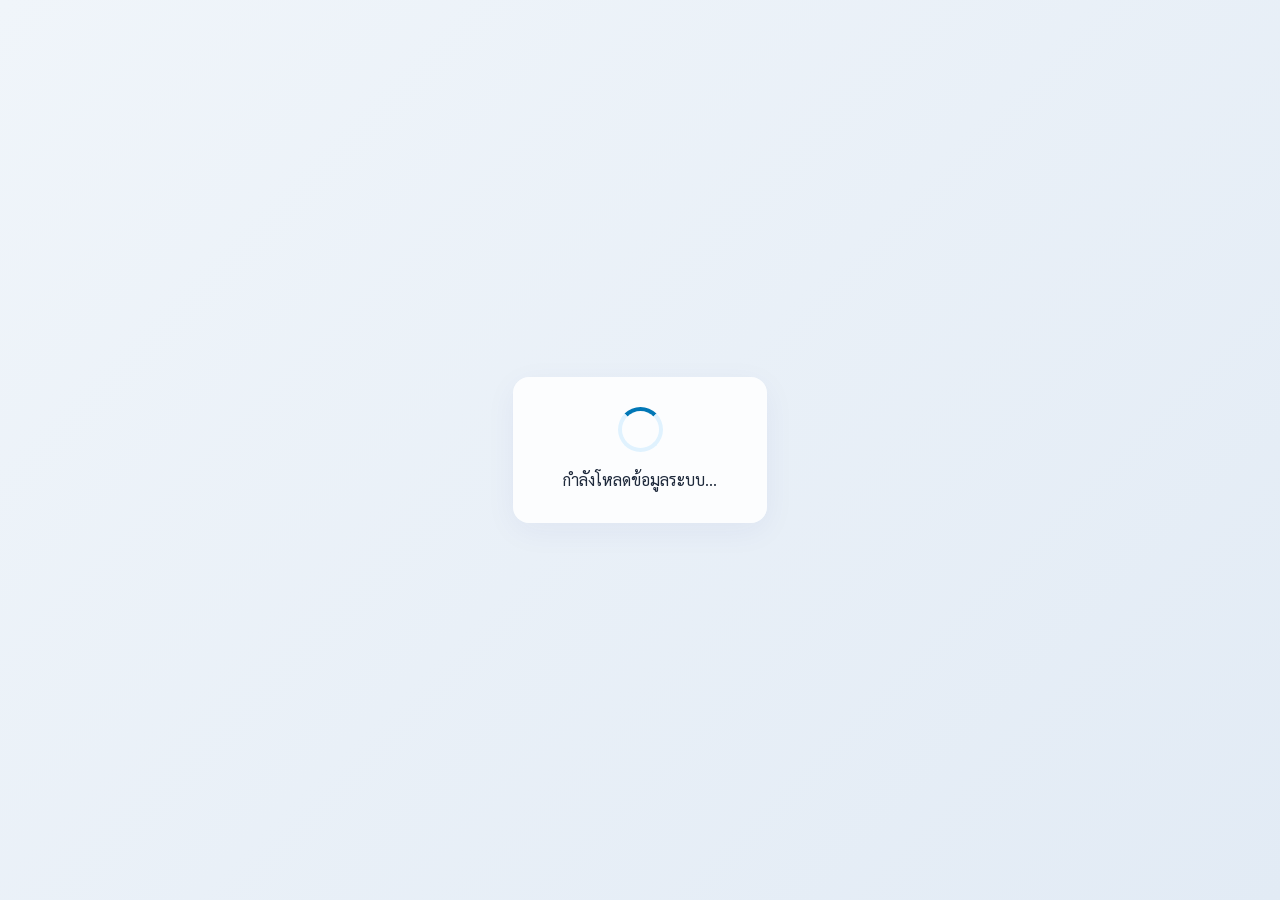
==== index.html @ 7ae7bde8 "Add files via upload" ====
<!DOCTYPE html>
<html lang="th">
<head>
    <meta charset="UTF-8">
    <meta name="viewport" content="width=device-width, initial-scale=1.0">
    <title>ระบบประเมิน 180 องศา - Smart Communication</title>
    <!-- Google Fonts: Inter & Sarabun for professional Thai-English display -->
    <link href="https://fonts.googleapis.com/css2?family=Inter:wght@300;400;500;600;700&family=Sarabun:wght@300;400;500;600;700&display=swap" rel="stylesheet">
    
    <style>
        /* CSS Design System - Bright, Premium, Colorful but Polite (สีสดใส แต่สุภาพ) */
        :root {
            --primary: #0077b6;
            --primary-light: #e0f2fe;
            --primary-dark: #005f9e;
            --accent: #00b4d8;
            --accent-light: #e0f7fa;
            --success: #0d9488;
            --success-light: #ccfbf1;
            --warning: #f59e0b;
            --warning-light: #fef3c7;
            --danger: #e11d48;
            --danger-light: #ffe4e6;
            --neutral-dark: #1e293b;
            --neutral-light: #f8fafc;
            --neutral-grey: #64748b;
            --border-color: #cbd5e1;
            --body-bg: linear-gradient(135deg, #f0f5fa 0%, #e2ebf5 100%);
            --card-bg: rgba(255, 255, 255, 0.85);
            --glass-shadow: 0 8px 32px 0 rgba(31, 38, 135, 0.05);
            --font-primary: 'Sarabun', 'Inter', -apple-system, BlinkMacSystemFont, "Segoe UI", Roboto, sans-serif;
        }

        * {
            box-sizing: border-box;
            margin: 0;
            padding: 0;
        }

        body {
            font-family: var(--font-primary);
            background: var(--body-bg);
            background-attachment: fixed;
            color: var(--neutral-dark);
            min-height: 100vh;
            line-height: 1.6;
            overflow-x: hidden;
        }

        .container {
            width: 100%;
            max-width: 960px;
            margin: 0 auto;
            padding: 0 20px;
        }

        /* Screens control */
        .screen:not(.active) {
            display: none !important;
        }

        .screen {
            opacity: 0;
            transition: opacity 0.4s ease, transform 0.4s ease;
            transform: translateY(15px);
        }

        .screen.active {
            opacity: 1;
            transform: translateY(0);
        }

        /* Buttons */
        .btn {
            display: inline-flex;
            align-items: center;
            justify-content: center;
            padding: 10px 20px;
            font-size: 15px;
            font-weight: 600;
            border-radius: 8px;
            border: 1px solid transparent;
            cursor: pointer;
            transition: all 0.2s cubic-bezier(0.4, 0, 0.2, 1);
            font-family: var(--font-primary);
            outline: none;
        }

        .btn-primary {
            background: linear-gradient(135deg, var(--primary) 0%, var(--primary-dark) 100%);
            color: white;
            box-shadow: 0 4px 12px rgba(0, 119, 182, 0.2);
        }

        .btn-primary:hover {
            transform: translateY(-2px);
            box-shadow: 0 6px 16px rgba(0, 119, 182, 0.3);
            filter: brightness(1.1);
        }

        .btn-primary:active {
            transform: translateY(0);
        }

        .btn-outline {
            background: transparent;
            border-color: var(--primary);
            color: var(--primary);
        }

        .btn-outline:hover {
            background: var(--primary-light);
        }

        .btn-icon {
            background: rgba(255, 255, 255, 0.8);
            border: 1px solid var(--border-color);
            width: 40px;
            height: 40px;
            border-radius: 50%;
            font-size: 18px;
            cursor: pointer;
            display: flex;
            align-items: center;
            justify-content: center;
            transition: all 0.2s ease;
        }

        .btn-icon:hover {
            background: var(--neutral-light);
            transform: scale(1.05);
        }

        .btn-block {
            display: flex;
            width: 100%;
        }

        .btn-sm {
            padding: 6px 12px;
            font-size: 13px;
        }

        /* Badges */
        .badge {
            display: inline-block;
            padding: 4px 10px;
            font-size: 12px;
            font-weight: 600;
            border-radius: 50px;
            text-transform: uppercase;
        }

        .badge-info {
            background: var(--primary-light);
            color: var(--primary-dark);
        }

        .badge-success {
            background: var(--success-light);
            color: var(--success);
        }

        .badge-warning {
            background: var(--warning-light);
            color: var(--warning);
        }

        /* Loader Screen */
        #loader-screen {
            height: 100vh;
            display: flex;
            align-items: center;
            justify-content: center;
        }

        .loader-content {
            text-align: center;
            background: var(--card-bg);
            padding: 30px 50px;
            border-radius: 16px;
            box-shadow: var(--glass-shadow);
            backdrop-filter: blur(10px);
        }

        .spinner {
            width: 45px;
            height: 45px;
            border: 4px solid var(--primary-light);
            border-top: 4px solid var(--primary);
            border-radius: 50%;
            animation: spin 1s linear infinite;
            margin: 0 auto 15px;
        }

        @keyframes spin {
            0% { transform: rotate(0deg); }
            100% { transform: rotate(360deg); }
        }

        /* Login Screen */
        #login-screen {
            min-height: 100vh;
            display: flex;
            align-items: center;
            justify-content: center;
            padding: 20px;
        }

        .login-card {
            background: var(--card-bg);
            backdrop-filter: blur(12px);
            border: 1px solid rgba(255, 255, 255, 0.4);
            border-radius: 20px;
            padding: 45px;
            width: 100%;
            max-width: 480px;
            box-shadow: var(--glass-shadow);
            animation: fadeInUp 0.5s ease-out;
        }

        @keyframes fadeInUp {
            from { opacity: 0; transform: translateY(20px); }
            to { opacity: 1; transform: translateY(0); }
        }

        .brand-header {
            text-align: center;
            margin-bottom: 35px;
        }

        .brand-logo {
            font-size: 50px;
            margin-bottom: 15px;
        }

        .brand-header h1 {
            font-size: 26px;
            font-weight: 700;
            background: linear-gradient(135deg, var(--primary) 0%, var(--accent) 100%);
            -webkit-background-clip: text;
            -webkit-text-fill-color: transparent;
            margin-bottom: 5px;
        }

        .brand-header h2 {
            font-size: 15px;
            font-weight: 500;
            color: var(--neutral-grey);
        }

        .form-group {
            margin-bottom: 25px;
            position: relative;
        }

        .form-group label {
            display: block;
            font-size: 14px;
            font-weight: 600;
            margin-bottom: 8px;
            color: var(--neutral-dark);
        }

        .select-search-container {
            position: relative;
            width: 100%;
        }

        input[type="email"] {
            width: 100%;
            padding: 12px 16px;
            font-size: 15px;
            border: 1.5px solid var(--border-color);
            border-radius: 8px;
            outline: none;
            transition: all 0.2s ease;
            font-family: var(--font-primary);
            background: rgba(255, 255, 255, 0.9);
        }

        input[type="email"]:focus {
            border-color: var(--primary);
            box-shadow: 0 0 0 3px rgba(0, 119, 182, 0.15);
        }

        .dropdown-list {
            position: absolute;
            top: 100%;
            left: 0;
            right: 0;
            background: white;
            border: 1px solid var(--border-color);
            border-radius: 8px;
            max-height: 200px;
            overflow-y: auto;
            z-index: 1000;
            box-shadow: 0 8px 16px rgba(0,0,0,0.1);
            display: none;
        }

        .dropdown-list.active {
            display: block;
        }

        .dropdown-item {
            padding: 10px 16px;
            cursor: pointer;
            font-size: 14px;
            transition: background 0.15s ease;
        }

        .dropdown-item:hover {
            background: var(--neutral-light);
            color: var(--primary-dark);
            font-weight: 500;
        }

        .dropdown-item .dropdown-email {
            font-size: 12px;
            color: var(--neutral-grey);
            display: block;
        }

        .login-footer {
            text-align: center;
            margin-top: 25px;
            font-size: 12px;
            color: var(--neutral-grey);
        }

        /* Header styling */
        .app-header {
            background: rgba(255, 255, 255, 0.8);
            backdrop-filter: blur(10px);
            border-bottom: 1px solid rgba(255, 255, 255, 0.4);
            padding: 12px 0;
            position: sticky;
            top: 0;
            z-index: 900;
            box-shadow: 0 2px 10px rgba(0, 0, 0, 0.02);
        }

        .header-container {
            max-width: 960px;
            margin: 0 auto;
            padding: 0 20px;
            display: flex;
            align-items: center;
            justify-content: space-between;
        }

        .user-profile {
            display: flex;
            align-items: center;
            gap: 12px;
        }

        .user-avatar {
            font-size: 24px;
            background: var(--primary-light);
            width: 40px;
            height: 40px;
            border-radius: 50%;
            display: flex;
            align-items: center;
            justify-content: center;
        }

        .user-info h3 {
            font-size: 15px;
            font-weight: 600;
        }

        .sub-text {
            font-size: 12px;
            color: var(--neutral-grey);
        }

        /* Dashboard Screen */
        .app-content {
            padding-top: 30px;
            padding-bottom: 60px;
        }

        .dashboard-banner {
            background: linear-gradient(135deg, rgba(255, 255, 255, 0.85) 0%, rgba(224, 242, 254, 0.8) 100%);
            backdrop-filter: blur(10px);
            border: 1px solid rgba(255, 255, 255, 0.5);
            border-radius: 16px;
            padding: 24px 32px;
            margin-bottom: 30px;
            box-shadow: var(--glass-shadow);
            display: flex;
            justify-content: space-between;
            align-items: center;
            flex-wrap: wrap;
            gap: 20px;
        }

        .banner-text h2 {
            font-size: 22px;
            color: var(--neutral-dark);
            margin-bottom: 4px;
        }

        .banner-text p {
            font-size: 14px;
            color: var(--neutral-grey);
        }

        .progress-summary {
            display: flex;
            align-items: center;
            gap: 20px;
            background: white;
            padding: 12px 24px;
            border-radius: 12px;
            box-shadow: 0 4px 12px rgba(0, 0, 0, 0.02);
        }

        .progress-circle-container {
            position: relative;
            width: 80px;
            height: 80px;
        }

        .progress-ring {
            transform: rotate(-90deg);
        }

        .progress-ring-circle {
            transition: stroke-dashoffset 0.35s;
            transform-origin: 50% 50%;
        }

        .progress-circle-text {
            position: absolute;
            top: 50%;
            left: 50%;
            transform: translate(-50%, -50%);
            font-size: 14px;
            font-weight: 700;
            color: var(--primary-dark);
        }

        .progress-stats {
            display: flex;
            flex-direction: column;
        }

        .stats-label {
            font-size: 12px;
            color: var(--neutral-grey);
        }

        .stats-value {
            font-size: 20px;
            font-weight: 700;
            color: var(--neutral-dark);
        }

        /* Task grid */
        .section-header {
            display: flex;
            justify-content: space-between;
            align-items: center;
            margin-bottom: 20px;
        }

        .section-header h3 {
            font-size: 18px;
            font-weight: 600;
        }

        .task-grid {
            display: grid;
            grid-template-columns: repeat(auto-fill, minmax(280px, 1fr));
            gap: 20px;
        }

        .task-card {
            background: var(--card-bg);
            border: 1px solid rgba(255, 255, 255, 0.4);
            border-radius: 16px;
            padding: 20px;
            box-shadow: var(--glass-shadow);
            display: flex;
            flex-direction: column;
            justify-content: space-between;
            min-height: 160px;
            transition: all 0.2s ease;
        }

        .task-card:hover {
            transform: translateY(-3px);
            box-shadow: 0 12px 24px rgba(31, 38, 135, 0.08);
            border-color: rgba(0, 119, 182, 0.25);
        }

        .task-card-header {
            display: flex;
            justify-content: space-between;
            align-items: flex-start;
            margin-bottom: 12px;
        }

        .task-badge-role {
            font-size: 11px;
            font-weight: 600;
            padding: 3px 8px;
            border-radius: 4px;
            background: var(--primary-light);
            color: var(--primary-dark);
        }

        .task-badge-role.self {
            background: var(--success-light);
            color: var(--success);
        }

        .task-badge-status {
            font-size: 11px;
            font-weight: 600;
        }

        .status-completed {
            color: var(--success);
        }

        .status-pending {
            color: var(--warning);
        }

        .task-card-body h4 {
            font-size: 16px;
            font-weight: 600;
            margin-bottom: 2px;
        }

        .task-card-footer {
            margin-top: 15px;
            display: flex;
            justify-content: flex-end;
        }

        /* Assessment header */
        .header-navigation {
            display: flex;
            align-items: center;
            gap: 15px;
        }

        .assessment-title-info h3 {
            font-size: 16px;
            font-weight: 600;
        }

        .assessment-progress-top {
            display: flex;
            flex-direction: column;
            align-items: flex-end;
            gap: 4px;
        }

        .assessment-progress-top span {
            font-size: 12px;
            font-weight: 500;
        }

        .progress-bar-container {
            width: 120px;
            height: 6px;
            background: #e2e8f0;
            border-radius: 10px;
            overflow: hidden;
        }

        .progress-bar-fill {
            height: 100%;
            width: 0%;
            background: var(--accent);
            border-radius: 10px;
            transition: width 0.3s ease;
        }

        .info-card {
            background: rgba(255, 255, 255, 0.95);
            border-radius: 12px;
            padding: 16px 24px;
            margin-bottom: 25px;
            border-left: 4px solid var(--primary);
            box-shadow: 0 4px 12px rgba(0,0,0,0.02);
        }

        .scale-info-card h4 {
            font-size: 14px;
            margin-bottom: 10px;
            color: var(--primary-dark);
        }

        .scale-legend-grid {
            display: grid;
            grid-template-columns: repeat(auto-fill, minmax(130px, 1fr));
            gap: 10px;
        }

        .legend-item {
            font-size: 12px;
            display: flex;
            align-items: center;
            gap: 8px;
            font-weight: 500;
        }

        .legend-num {
            display: inline-flex;
            align-items: center;
            justify-content: center;
            width: 20px;
            height: 20px;
            border-radius: 50%;
            font-size: 11px;
            font-weight: 700;
            color: white;
        }

        /* Ratings colors */
        .score-5 { background: #0ea5e9; }
        .score-4 { background: #06b6d4; }
        .score-3 { background: #14b8a6; }
        .score-2 { background: #f59e0b; }
        .score-1 { background: #ef4444; }
        .score-na { background: #64748b; }

        .category-block {
            background: rgba(255, 255, 255, 0.9);
            border: 1px solid rgba(255, 255, 255, 0.3);
            border-radius: 16px;
            padding: 24px;
            margin-bottom: 25px;
            box-shadow: var(--glass-shadow);
        }

        .category-title {
            font-size: 16px;
            font-weight: 700;
            color: var(--primary-dark);
            border-bottom: 2px solid var(--primary-light);
            padding-bottom: 10px;
            margin-bottom: 20px;
            display: flex;
            align-items: center;
            gap: 10px;
        }

        .question-item {
            padding: 16px 0;
            border-bottom: 1px dashed #e2e8f0;
        }

        .question-item:last-child {
            border-bottom: none;
            padding-bottom: 0;
        }

        .question-text {
            font-size: 15px;
            font-weight: 500;
            margin-bottom: 12px;
            display: flex;
            align-items: flex-start;
        }

        .question-number {
            font-weight: 700;
            color: var(--primary);
            margin-right: 8px;
        }

        .rating-options {
            display: flex;
            justify-content: space-between;
            gap: 8px;
            margin-top: 8px;
        }

        .rating-label {
            flex: 1;
            display: flex;
            flex-direction: column;
            align-items: center;
            cursor: pointer;
            position: relative;
            user-select: none;
        }

        .rating-label input[type="radio"] {
            display: none;
        }

        .rating-chip {
            width: 100%;
            height: 40px;
            border-radius: 8px;
            border: 1px solid var(--border-color);
            background: white;
            display: flex;
            align-items: center;
            justify-content: center;
            font-weight: 600;
            font-size: 14px;
            transition: all 0.2s ease;
            color: var(--neutral-grey);
        }

        .rating-label:hover .rating-chip {
            transform: translateY(-2px);
            border-color: var(--primary);
            color: var(--primary);
        }

        .rating-label input[type="radio"]:checked + .rating-chip {
            color: white;
            transform: translateY(-2px);
            box-shadow: 0 4px 10px rgba(0,0,0,0.1);
        }

        .rating-label input[type="radio"]:checked + .rating-chip.c5 { background: #0ea5e9; border-color: #0ea5e9; }
        .rating-label input[type="radio"]:checked + .rating-chip.c4 { background: #06b6d4; border-color: #06b6d4; }
        .rating-label input[type="radio"]:checked + .rating-chip.c3 { background: #14b8a6; border-color: #14b8a6; }
        .rating-label input[type="radio"]:checked + .rating-chip.c2 { background: #f59e0b; border-color: #f59e0b; }
        .rating-label input[type="radio"]:checked + .rating-chip.c1 { background: #ef4444; border-color: #ef4444; }
        .rating-label input[type="radio"]:checked + .rating-chip.cna { background: #64748b; border-color: #64748b; }

        .rating-text {
            font-size: 10px;
            color: var(--neutral-grey);
            margin-top: 4px;
            text-align: center;
            display: block;
        }

        .form-actions {
            display: flex;
            justify-content: flex-end;
            gap: 15px;
            margin-top: 35px;
        }

        /* Success Overlay */
        .overlay {
            position: fixed;
            top: 0;
            left: 0;
            right: 0;
            bottom: 0;
            background: rgba(30, 41, 59, 0.4);
            backdrop-filter: blur(8px);
            z-index: 1000;
            display: flex;
            align-items: center;
            justify-content: center;
            opacity: 0;
            pointer-events: none;
            transition: opacity 0.3s ease;
        }

        .overlay.active {
            opacity: 1;
            pointer-events: auto;
        }

        .success-card {
            background: white;
            border-radius: 20px;
            padding: 40px;
            width: 90%;
            max-width: 400px;
            text-align: center;
            box-shadow: 0 10px 25px rgba(0,0,0,0.1);
            transform: scale(0.85);
            transition: transform 0.3s cubic-bezier(0.34, 1.56, 0.64, 1);
        }

        .overlay.active .success-card {
            transform: scale(1);
        }

        .success-icon {
            width: 65px;
            height: 65px;
            border-radius: 50%;
            background: var(--success-light);
            color: var(--success);
            font-size: 32px;
            font-weight: 700;
            display: flex;
            align-items: center;
            justify-content: center;
            margin: 0 auto 20px;
            border: 2px solid var(--success);
            animation: pulse 2s infinite;
        }

        @keyframes pulse {
            0% { transform: scale(1); }
            50% { transform: scale(1.05); }
            100% { transform: scale(1); }
        }

        .success-card h2 {
            font-size: 22px;
            margin-bottom: 10px;
            color: var(--neutral-dark);
        }

        .success-card p {
            font-size: 14px;
            color: var(--neutral-grey);
            margin-bottom: 25px;
        }

        @media(max-width: 768px) {
            .dashboard-banner { padding: 20px; flex-direction: column; align-items: flex-start; }
            .progress-summary { width: 100%; justify-content: space-between; }
            .rating-options { flex-wrap: wrap; }
            .rating-label { flex: unset; width: calc(33.33% - 6px); }
            .rating-text { display: none; }
            .form-actions { flex-direction: column-reverse; }
            .form-actions button { width: 100%; }
        }
    </style>
</head>
<body>
    <div id="app">
        <!-- Loader Screen -->
        <div id="loader-screen" class="screen active">
            <div class="loader-content">
                <div class="spinner"></div>
                <p>กำลังโหลดข้อมูลระบบ...</p>
            </div>
        </div>

        <!-- Login Screen -->
        <div id="login-screen" class="screen">
            <div class="login-card">
                <div class="brand-header">
                    <div class="brand-logo">💬</div>
                    <h1>Smart Communication</h1>
                    <h2>ระบบประเมินพฤติกรรมการสื่อสารแบบ 180 องศา</h2>
                </div>
                <form id="login-form">
                    <div class="form-group">
                        <label for="user-email-input">กรุณากรอกหรือเลือกอีเมลผู้ใช้งาน</label>
                        <div class="select-search-container">
                            <input type="email" id="user-email-input" placeholder="example@email.com" required autocomplete="off">
                            <div id="email-dropdown" class="dropdown-list"></div>
                        </div>
                    </div>
                    <button type="submit" class="btn btn-primary btn-block">เข้าสู่ระบบ</button>
                </form>
                <div class="login-footer">
                    <p>กรุณาใช้อีเมลที่อยู่ในรายชื่อผู้ประเมินในการเข้าสู่ระบบ</p>
                    <div style="margin-top: 15px; padding-top: 15px; border-top: 1px dashed var(--border-color);">
                        <a href="https://script.google.com/macros/s/AKfycbEQ7a_sVQUK3fj8maFRQcKDVJHcHu_bphTdXsS0XWr4juzGRMINCHor1LU0oMR3bU/exec" target="_blank" style="color: var(--primary); font-weight: 600; text-decoration: none; display: inline-flex; align-items: center; gap: 6px;">
                            🔗 เข้าใช้งานระบบประเมินออนไลน์ (Google Web App)
                        </a>
                    </div>
                </div>
            </div>
        </div>

        <!-- Dashboard Screen -->
        <div id="dashboard-screen" class="screen">
            <header class="app-header">
                <div class="header-container">
                    <div class="user-profile">
                        <span class="user-avatar">👤</span>
                        <div class="user-info">
                            <h3 id="current-user-name">ชื่อผู้ใช้งาน</h3>
                            <span id="current-user-email" class="sub-text">email@domain.com</span>
                        </div>
                    </div>
                    <button id="logout-btn" class="btn btn-outline btn-sm">ออกจากระบบ</button>
                </div>
            </header>

            <main class="app-content container">
                <div class="dashboard-banner">
                    <div class="banner-text">
                        <h2>รายการประเมินของคุณ</h2>
                        <p>กรุณาทำแบบประเมินให้ครบถ้วนเพื่อผลลัพธ์ที่ถูกต้องและสมบูรณ์</p>
                    </div>
                    <div class="progress-summary">
                        <div class="progress-circle-container">
                            <svg class="progress-ring" width="80" height="80">
                                <circle class="progress-ring-circle-bg" stroke="#e0e0e0" stroke-width="6" fill="transparent" r="34" cx="40" cy="40"/>
                                <circle id="progress-circle-bar" class="progress-ring-circle" stroke="#00b4d8" stroke-width="6" fill="transparent" r="34" cx="40" cy="40"/>
                            </svg>
                            <div id="progress-text-percent" class="progress-circle-text">0%</div>
                        </div>
                        <div class="progress-stats">
                            <span class="stats-label">ทำแล้วเสร็จ</span>
                            <span id="progress-count" class="stats-value">0 / 0</span>
                        </div>
                    </div>
                </div>

                <div class="task-section">
                    <div class="section-header">
                        <h3>งานประเมินที่ได้รับมอบหมาย</h3>
                        <span id="pending-badge" class="badge badge-warning">รอดำเนินการ 0 งาน</span>
                    </div>
                    <div id="task-grid" class="task-grid"></div>
                </div>
            </main>
        </div>

        <!-- Assessment Screen -->
        <div id="assessment-screen" class="screen">
            <header class="app-header">
                <div class="header-container">
                    <div class="header-navigation">
                        <button id="back-to-dashboard-btn" class="btn btn-icon">←</button>
                        <div class="assessment-title-info">
                            <span class="badge badge-info" id="assessment-role-badge">Manager</span>
                            <h3 id="assessment-target-name">ชื่อผู้ถูกประเมิน</h3>
                        </div>
                    </div>
                    <div class="assessment-progress-top">
                        <span id="answers-progress-text">ตอบแล้ว 0 / 19 ข้อ</span>
                        <div class="progress-bar-container">
                            <div id="answers-progress-bar" class="progress-bar-fill"></div>
                        </div>
                    </div>
                </div>
            </header>

            <main class="app-content container">
                <form id="assessment-form">
                    <div class="info-card scale-info-card">
                        <h4>เกณฑ์การให้คะแนน</h4>
                        <div class="scale-legend-grid">
                            <div class="legend-item"><span class="legend-num score-5">5</span> ทำเป็นประจำ</div>
                            <div class="legend-item"><span class="legend-num score-4">4</span> ทำบ่อยครั้ง</div>
                            <div class="legend-item"><span class="legend-num score-3">3</span> ทำบางครั้ง</div>
                            <div class="legend-item"><span class="legend-num score-2">2</span> ทำน้อยครั้ง</div>
                            <div class="legend-item"><span class="legend-num score-1">1</span> ไม่เคยทำเลย</div>
                            <div class="legend-item"><span class="legend-num score-na">N/A</span> ระบุไม่ได้</div>
                        </div>
                    </div>

                    <div id="questions-container"></div>

                    <div class="form-actions">
                        <button type="button" id="cancel-assessment-btn" class="btn btn-outline">ยกเลิก</button>
                        <button type="submit" class="btn btn-primary" id="submit-assessment-btn">ส่งผลประเมิน</button>
                    </div>
                </form>
            </main>
        </div>

        <!-- Success Overlay -->
        <div id="success-overlay" class="overlay">
            <div class="success-card">
                <div class="success-icon">✓</div>
                <h2>ส่งผลประเมินสำเร็จ!</h2>
                <p>บันทึกผลการประเมินของคุณลงในระบบเรียบร้อยแล้ว</p>
                <button id="success-close-btn" class="btn btn-primary">กลับสู่หน้าหลัก</button>
            </div>
        </div>
    </div>

    <script>
        // App State
        let namelistData = null;
        let questionsData = null;
        let responsesData = [];
        let currentUser = null;
        let currentTask = null;

        // Check if we are running in Google Apps Script (GAS) or Local server
        // Using Apps Script HTML template script injection with a safe JSON.parse fallback
        try {
            namelistData = JSON.parse('<?!= initialNamelist ?>');
            questionsData = JSON.parse('<?!= initialQuestions ?>');
            responsesData = JSON.parse('<?!= initialResponses ?>');
            window.isGoogleAppsScript = true;
            console.log("GAS Server-Side Rendering (SSR) data loaded successfully!");
        } catch (e) {
            window.isGoogleAppsScript = false;
            console.log("Local offline execution detected. Will fetch data via HTTP APIs.");
        }

        // DOM Elements
        const loaderScreen = document.getElementById('loader-screen');
        const loginScreen = document.getElementById('login-screen');
        const dashboardScreen = document.getElementById('dashboard-screen');
        const assessmentScreen = document.getElementById('assessment-screen');
        const successOverlay = document.getElementById('success-overlay');

        const loginForm = document.getElementById('login-form');
        const userEmailInput = document.getElementById('user-email-input');
        const emailDropdown = document.getElementById('email-dropdown');

        const currentUserName = document.getElementById('current-user-name');
        const currentUserEmail = document.getElementById('current-user-email');
        const logoutBtn = document.getElementById('logout-btn');

        const progressCircleBar = document.getElementById('progress-circle-bar');
        const progressTextPercent = document.getElementById('progress-text-percent');
        const progressCount = document.getElementById('progress-count');
        const pendingBadge = document.getElementById('pending-badge');
        const taskGrid = document.getElementById('task-grid');

        const backToDashboardBtn = document.getElementById('back-to-dashboard-btn');
        const assessmentRoleBadge = document.getElementById('assessment-role-badge');
        const assessmentTargetName = document.getElementById('assessment-target-name');
        const answersProgressText = document.getElementById('answers-progress-text');
        const answersProgressBar = document.getElementById('answers-progress-bar');
        const assessmentForm = document.getElementById('assessment-form');
        const questionsContainer = document.getElementById('questions-container');
        const cancelAssessmentBtn = document.getElementById('cancel-assessment-btn');
        const successCloseBtn = document.getElementById('success-close-btn');

        const GAS_URL = "https://script.google.com/macros/s/AKfycbzEQ7a_sVQUK3fj8maFRQcKDVJHcHu_bphTdXsS0XWr4juzGRMINCHor1LU0oMR3bU/exec";

        // Fetch Data from Google Apps Script / Local HTTP APIs
        function initApp() {
            if (window.isGoogleAppsScript && namelistData && questionsData) {
                // If running in Google Apps Script and pre-injected variables are loaded, start instantly!
                setupEmailDropdown();
                checkSavedSession();
            } else {
                // If running locally as a file, fetch directly from Google Apps Script Web App (CORS GET action)!
                fetchLocalData();
            }
        }

        async function fetchLocalData() {
            try {
                const [namelistRes, questionsRes, responsesRes] = await Promise.all([
                    fetch(`${GAS_URL}?action=getNamelist`),
                    fetch(`${GAS_URL}?action=getQuestions`),
                    fetch(`${GAS_URL}?action=getResponses`)
                ]);

                namelistData = await namelistRes.json();
                questionsData = await questionsRes.json();
                responsesData = await responsesRes.json();

                setupEmailDropdown();
                checkSavedSession();
            } catch (err) {
                console.error('Failed to initialize data from Google Sheet:', err);
                alert('เกิดข้อผิดพลาดในการโหลดข้อมูลจาก Google Sheet กรุณาตรวจสอบการเชื่อมต่ออินเทอร์เน็ต');
            }
        }

        function showScreen(screen) {
            document.querySelectorAll('.screen').forEach(s => {
                s.classList.remove('active');
            });
            screen.classList.add('active');
        }

        function checkSavedSession() {
            const savedEmail = localStorage.getItem('assessor_email');
            if (savedEmail) {
                login(savedEmail);
            } else {
                showScreen(loginScreen);
            }
        }

        function setupEmailDropdown() {
            const assessorsMap = new Map();
            for (let i = 1; i < namelistData.rows.length; i++) {
                const r = namelistData.rows[i];
                if (r.F && r.E) {
                    assessorsMap.set(r.F.toLowerCase().trim(), r.E.trim());
                }
            }

            const uniqueAssessors = Array.from(assessorsMap.entries()).map(([email, name]) => ({ email, name }));

            userEmailInput.addEventListener('focus', () => filterDropdown(uniqueAssessors));
            userEmailInput.addEventListener('keyup', () => filterDropdown(uniqueAssessors));
            
            document.addEventListener('click', (e) => {
                if (!e.target.closest('.select-search-container')) {
                    emailDropdown.classList.remove('active');
                }
            });
        }

        function filterDropdown(list) {
            const val = userEmailInput.value.toLowerCase().trim();
            const filtered = list.filter(item => 
                item.email.includes(val) || item.name.toLowerCase().includes(val)
            );

            emailDropdown.innerHTML = '';
            if (filtered.length > 0) {
                filtered.forEach(item => {
                    const div = document.createElement('div');
                    div.className = 'dropdown-item';
                    div.innerHTML = `<strong>${item.name}</strong><span class="dropdown-email">${item.email}</span>`;
                    div.addEventListener('click', () => {
                        userEmailInput.value = item.email;
                        emailDropdown.classList.remove('active');
                    });
                    emailDropdown.appendChild(div);
                });
                emailDropdown.classList.add('active');
            } else {
                emailDropdown.classList.remove('active');
            }
        }

        loginForm.addEventListener('submit', (e) => {
            e.preventDefault();
            login(userEmailInput.value.toLowerCase().trim());
        });

        function login(email) {
            const tasks = [];
            let name = '';

            for (let i = 1; i < namelistData.rows.length; i++) {
                const r = namelistData.rows[i];
                if (r.F && r.F.toLowerCase().trim() === email) {
                    name = r.E;
                    tasks.push({
                        targetNo: r.A,
                        targetName: r.B,
                        targetEmail: r.C,
                        role: r.D,
                        status: checkTaskStatus(email, r.A, r.D)
                    });
                }
            }

            if (tasks.length === 0) {
                alert('ไม่พบอีเมลนี้ในระบบผู้ประเมิน กรุณาตรวจสอบอีเมลอีกครั้ง');
                localStorage.removeItem('assessor_email');
                showScreen(loginScreen);
                return;
            }

            currentUser = { email, name, tasks };
            localStorage.setItem('assessor_email', email);

            currentUserName.innerText = currentUser.name;
            currentUserEmail.innerText = currentUser.email;

            renderDashboard();
            showScreen(dashboardScreen);
        }

        function checkTaskStatus(assessorEmail, targetNo, role) {
            const found = responsesData.find(res => 
                res.assessorEmail.toLowerCase().trim() === assessorEmail.toLowerCase().trim() && 
                res.targetNo.toString() === targetNo.toString() &&
                res.role === role
            );
            return found ? 'Completed' : 'Pending';
        }

        function renderDashboard() {
            currentUser.tasks.forEach(t => {
                t.status = checkTaskStatus(currentUser.email, t.targetNo, t.role);
            });

            const total = currentUser.tasks.length;
            const completed = currentUser.tasks.filter(t => t.status === 'Completed').length;
            const pending = total - completed;

            progressCount.innerText = `${completed} / ${total}`;
            pendingBadge.innerText = `รอดำเนินการ ${pending} งาน`;

            const radius = 34;
            const circumference = 2 * Math.PI * radius;
            progressCircleBar.style.strokeDasharray = `${circumference} ${circumference}`;
            const percent = total > 0 ? (completed / total) : 0;
            progressCircleBar.style.strokeDashoffset = circumference - (percent * circumference);
            progressTextPercent.innerText = `${Math.round(percent * 100)}%`;

            taskGrid.innerHTML = '';
            currentUser.tasks.forEach(task => {
                const card = document.createElement('div');
                const isCompleted = task.status === 'Completed';
                const roleClass = task.role.toLowerCase().startsWith('self') ? 'self' : 'peer';
                card.className = 'task-card';
                card.innerHTML = `
                    <div class="task-card-header">
                        <span class="task-badge-role ${roleClass}">${task.role}</span>
                        <span class="task-badge-status ${isCompleted ? 'status-completed' : 'status-pending'}">
                            ${isCompleted ? '✓ เสร็จสิ้น' : '● รอดำเนินการ'}
                        </span>
                    </div>
                    <div class="task-card-body">
                        <h4>${task.targetName}</h4>
                        <span class="sub-text">${task.targetEmail}</span>
                    </div>
                    <div class="task-card-footer">
                        <button class="btn btn-sm ${isCompleted ? 'btn-outline' : 'btn-primary'}">
                            ${isCompleted ? 'แก้ไขผลประเมิน' : 'เริ่มทำแบบประเมิน'}
                        </button>
                    </div>
                `;
                card.querySelector('button').addEventListener('click', () => startAssessment(task));
                taskGrid.appendChild(card);
            });
        }

        logoutBtn.addEventListener('click', () => {
            localStorage.removeItem('assessor_email');
            currentUser = null;
            currentTask = null;
            userEmailInput.value = '';
            showScreen(loginScreen);
        });

        function startAssessment(task) {
            currentTask = task;
            assessmentRoleBadge.innerText = task.role;
            assessmentRoleBadge.className = 'badge ' + (task.role.toLowerCase().startsWith('self') ? 'badge-success' : 'badge-info');
            assessmentTargetName.innerText = task.targetName;

            const existing = responsesData.find(res => 
                res.assessorEmail.toLowerCase().trim() === currentUser.email.toLowerCase().trim() && 
                res.targetNo.toString() === task.targetNo.toString() &&
                res.role === task.role
            );
            const savedAnswers = existing ? existing.answers : {};

            const categoriesMap = new Map();
            for (let i = 2; i < questionsData.rows.length; i++) {
                const q = questionsData.rows[i];
                if (!q.B) continue;
                if (!categoriesMap.has(q.B)) categoriesMap.set(q.B, []);
                categoriesMap.get(q.B).push({ id: q.A, text: q.C });
            }

            questionsContainer.innerHTML = '';
            categoriesMap.forEach((questions, categoryName) => {
                const catBlock = document.createElement('div');
                catBlock.className = 'category-block';
                catBlock.innerHTML = `<h3 class="category-title">📁 ${categoryName}</h3>`;

                questions.forEach(q => {
                    const qItem = document.createElement('div');
                    qItem.className = 'question-item';
                    const selectedVal = savedAnswers[q.id] || '';

                    qItem.innerHTML = `
                        <div class="question-text">
                            <span class="question-number">${q.id}.</span>
                            <span>${q.text}</span>
                        </div>
                        <div class="rating-options">
                            ${[5, 4, 3, 2, 1, 'N/A'].map(val => {
                                const isChecked = selectedVal.toString() === val.toString() ? 'checked' : '';
                                const chipClass = val === 'N/A' ? 'cna' : `c${val}`;
                                const labelText = val === 'N/A' ? 'ระบุไม่ได้' : val;
                                const scoreDesc = val === 5 ? 'ประจำ' : val === 1 ? 'ไม่เคยเลย' : '';
                                return `
                                    <label class="rating-label">
                                        <input type="radio" name="q_${q.id}" value="${val}" ${isChecked} required>
                                        <span class="rating-chip ${chipClass}">${val}</span>
                                        <span class="rating-text">${scoreDesc || labelText}</span>
                                    </label>
                                `;
                            }).join('')}
                        </div>
                    `;
                    catBlock.appendChild(qItem);
                });
                questionsContainer.appendChild(catBlock);
            });

            setupProgressTracking();
            showScreen(assessmentScreen);
        }

        function setupProgressTracking() {
            const totalQuestions = 19;
            function updateProgress() {
                const checkedCount = questionsContainer.querySelectorAll('input[type="radio"]:checked').length;
                answersProgressText.innerText = `ตอบแล้ว ${checkedCount} / ${totalQuestions} ข้อ`;
                answersProgressBar.style.width = `${(checkedCount / totalQuestions) * 100}%`;
            }
            questionsContainer.querySelectorAll('input[type="radio"]').forEach(radio => {
                radio.addEventListener('change', updateProgress);
            });
            updateProgress();
        }

        assessmentForm.addEventListener('submit', async (e) => {
            e.preventDefault();
            const answers = {};
            let allAnswered = true;

            for (let q = 1; q <= 19; q++) {
                const checkedRadio = questionsContainer.querySelector(`input[name="q_${q}"]:checked`);
                if (checkedRadio) {
                    answers[q.toString()] = checkedRadio.value;
                } else {
                    allAnswered = false;
                    break;
                }
            }

            if (!allAnswered) {
                alert('กรุณาตอบคำถามให้ครบถ้วนทั้ง 19 ข้อก่อนส่งผลประเมิน');
                return;
            }

            const payload = {
                assessorEmail: currentUser.email,
                targetNo: currentTask.targetNo,
                role: currentTask.role,
                answers: answers
            };

            loaderScreen.classList.add('active');

            if (window.isGoogleAppsScript) {
                // Google Apps Script mode (Direct write with instant callback)
                google.script.run
                    .withSuccessHandler(function(newResponses) {
                        responsesData = newResponses;
                        loaderScreen.classList.remove('active');
                        successOverlay.classList.add('active');
                    })
                    .withFailureHandler(function(err) {
                        loaderScreen.classList.remove('active');
                        alert('เกิดข้อผิดพลาดในการบันทึกข้อมูล: ' + err.message);
                    })
                    .submitAssessment(payload);
            } else {
                // Local/Offline file mode: Send directly to the live GAS URL using GET (CORS friendly)
                try {
                    const url = `${GAS_URL}?action=submit&payload=${encodeURIComponent(JSON.stringify(payload))}`;
                    const res = await fetch(url);
                    if (res.ok) {
                        responsesData = await res.json();
                        loaderScreen.classList.remove('active');
                        successOverlay.classList.add('active');
                    } else {
                        loaderScreen.classList.remove('active');
                        alert('ไม่สามารถส่งข้อมูลได้ กรุณาลองอีกครั้งในภายหลัง');
                    }
                } catch (err) {
                    loaderScreen.classList.remove('active');
                    console.error('Error submitting assessment:', err);
                    alert('เกิดข้อผิดพลาดในการเชื่อมต่อเพื่อส่งผลประเมิน');
                }
            }
        });

        successCloseBtn.addEventListener('click', () => {
            successOverlay.classList.remove('active');
            renderDashboard();
            showScreen(dashboardScreen);
        });

        cancelAssessmentBtn.addEventListener('click', () => {
            if (confirm('คุณต้องการยกเลิกการทำแบบประเมินนี้ใช่หรือไม่? ข้อมูลที่ตอบไปยังไม่ได้บันทึก')) {
                showScreen(dashboardScreen);
            }
        });

        backToDashboardBtn.addEventListener('click', () => {
            showScreen(dashboardScreen);
        });

        // Initialize on page load
        window.addEventListener('DOMContentLoaded', initApp);
    </script>
</body>
</html>
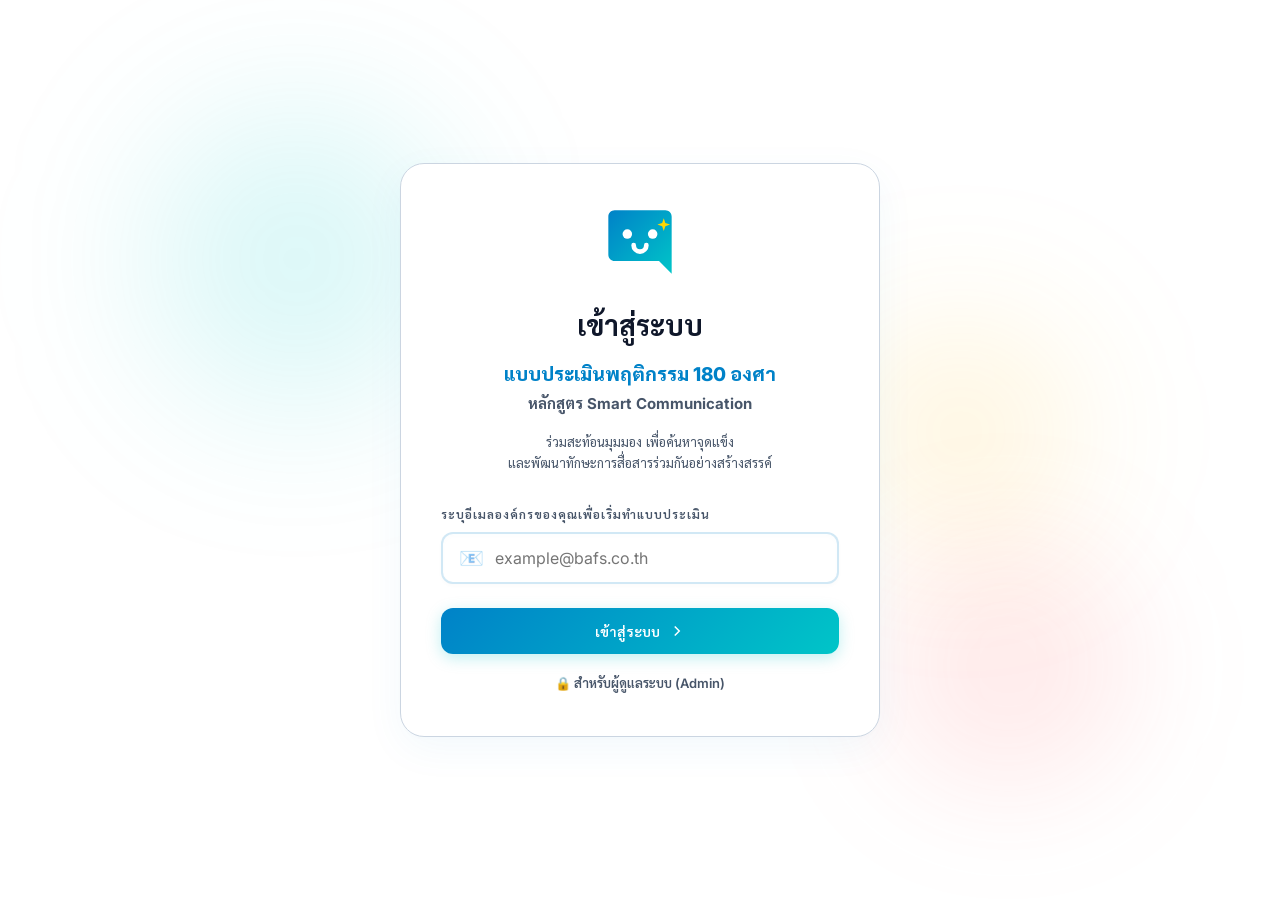
==== commit d1e2e48e: "Add files via upload" ====
--- a/index.html
+++ b/index.html
@@ -3,1382 +3,314 @@
 <head>
     <meta charset="UTF-8">
     <meta name="viewport" content="width=device-width, initial-scale=1.0">
-    <title>ระบบประเมิน 180 องศา - Smart Communication</title>
-    <!-- Google Fonts: Inter & Sarabun for professional Thai-English display -->
-    <link href="https://fonts.googleapis.com/css2?family=Inter:wght@300;400;500;600;700&family=Sarabun:wght@300;400;500;600;700&display=swap" rel="stylesheet">
-    
-    <style>
-        /* CSS Design System - Bright, Premium, Colorful but Polite (สีสดใส แต่สุภาพ) */
-        :root {
-            --primary: #0077b6;
-            --primary-light: #e0f2fe;
-            --primary-dark: #005f9e;
-            --accent: #00b4d8;
-            --accent-light: #e0f7fa;
-            --success: #0d9488;
-            --success-light: #ccfbf1;
-            --warning: #f59e0b;
-            --warning-light: #fef3c7;
-            --danger: #e11d48;
-            --danger-light: #ffe4e6;
-            --neutral-dark: #1e293b;
-            --neutral-light: #f8fafc;
-            --neutral-grey: #64748b;
-            --border-color: #cbd5e1;
-            --body-bg: linear-gradient(135deg, #f0f5fa 0%, #e2ebf5 100%);
-            --card-bg: rgba(255, 255, 255, 0.85);
-            --glass-shadow: 0 8px 32px 0 rgba(31, 38, 135, 0.05);
-            --font-primary: 'Sarabun', 'Inter', -apple-system, BlinkMacSystemFont, "Segoe UI", Roboto, sans-serif;
-        }
-
-        * {
-            box-sizing: border-box;
-            margin: 0;
-            padding: 0;
-        }
-
-        body {
-            font-family: var(--font-primary);
-            background: var(--body-bg);
-            background-attachment: fixed;
-            color: var(--neutral-dark);
-            min-height: 100vh;
-            line-height: 1.6;
-            overflow-x: hidden;
-        }
-
-        .container {
-            width: 100%;
-            max-width: 960px;
-            margin: 0 auto;
-            padding: 0 20px;
-        }
-
-        /* Screens control */
-        .screen:not(.active) {
-            display: none !important;
-        }
-
-        .screen {
-            opacity: 0;
-            transition: opacity 0.4s ease, transform 0.4s ease;
-            transform: translateY(15px);
-        }
-
-        .screen.active {
-            opacity: 1;
-            transform: translateY(0);
-        }
-
-        /* Buttons */
-        .btn {
-            display: inline-flex;
-            align-items: center;
-            justify-content: center;
-            padding: 10px 20px;
-            font-size: 15px;
-            font-weight: 600;
-            border-radius: 8px;
-            border: 1px solid transparent;
-            cursor: pointer;
-            transition: all 0.2s cubic-bezier(0.4, 0, 0.2, 1);
-            font-family: var(--font-primary);
-            outline: none;
-        }
-
-        .btn-primary {
-            background: linear-gradient(135deg, var(--primary) 0%, var(--primary-dark) 100%);
-            color: white;
-            box-shadow: 0 4px 12px rgba(0, 119, 182, 0.2);
-        }
-
-        .btn-primary:hover {
-            transform: translateY(-2px);
-            box-shadow: 0 6px 16px rgba(0, 119, 182, 0.3);
-            filter: brightness(1.1);
-        }
-
-        .btn-primary:active {
-            transform: translateY(0);
-        }
-
-        .btn-outline {
-            background: transparent;
-            border-color: var(--primary);
-            color: var(--primary);
-        }
-
-        .btn-outline:hover {
-            background: var(--primary-light);
-        }
-
-        .btn-icon {
-            background: rgba(255, 255, 255, 0.8);
-            border: 1px solid var(--border-color);
-            width: 40px;
-            height: 40px;
-            border-radius: 50%;
-            font-size: 18px;
-            cursor: pointer;
-            display: flex;
-            align-items: center;
-            justify-content: center;
-            transition: all 0.2s ease;
-        }
-
-        .btn-icon:hover {
-            background: var(--neutral-light);
-            transform: scale(1.05);
-        }
-
-        .btn-block {
-            display: flex;
-            width: 100%;
-        }
-
-        .btn-sm {
-            padding: 6px 12px;
-            font-size: 13px;
-        }
-
-        /* Badges */
-        .badge {
-            display: inline-block;
-            padding: 4px 10px;
-            font-size: 12px;
-            font-weight: 600;
-            border-radius: 50px;
-            text-transform: uppercase;
-        }
-
-        .badge-info {
-            background: var(--primary-light);
-            color: var(--primary-dark);
-        }
-
-        .badge-success {
-            background: var(--success-light);
-            color: var(--success);
-        }
-
-        .badge-warning {
-            background: var(--warning-light);
-            color: var(--warning);
-        }
-
-        /* Loader Screen */
-        #loader-screen {
-            height: 100vh;
-            display: flex;
-            align-items: center;
-            justify-content: center;
-        }
-
-        .loader-content {
-            text-align: center;
-            background: var(--card-bg);
-            padding: 30px 50px;
-            border-radius: 16px;
-            box-shadow: var(--glass-shadow);
-            backdrop-filter: blur(10px);
-        }
-
-        .spinner {
-            width: 45px;
-            height: 45px;
-            border: 4px solid var(--primary-light);
-            border-top: 4px solid var(--primary);
-            border-radius: 50%;
-            animation: spin 1s linear infinite;
-            margin: 0 auto 15px;
-        }
-
-        @keyframes spin {
-            0% { transform: rotate(0deg); }
-            100% { transform: rotate(360deg); }
-        }
-
-        /* Login Screen */
-        #login-screen {
-            min-height: 100vh;
-            display: flex;
-            align-items: center;
-            justify-content: center;
-            padding: 20px;
-        }
-
-        .login-card {
-            background: var(--card-bg);
-            backdrop-filter: blur(12px);
-            border: 1px solid rgba(255, 255, 255, 0.4);
-            border-radius: 20px;
-            padding: 45px;
-            width: 100%;
-            max-width: 480px;
-            box-shadow: var(--glass-shadow);
-            animation: fadeInUp 0.5s ease-out;
-        }
-
-        @keyframes fadeInUp {
-            from { opacity: 0; transform: translateY(20px); }
-            to { opacity: 1; transform: translateY(0); }
-        }
-
-        .brand-header {
-            text-align: center;
-            margin-bottom: 35px;
-        }
-
-        .brand-logo {
-            font-size: 50px;
-            margin-bottom: 15px;
-        }
-
-        .brand-header h1 {
-            font-size: 26px;
-            font-weight: 700;
-            background: linear-gradient(135deg, var(--primary) 0%, var(--accent) 100%);
-            -webkit-background-clip: text;
-            -webkit-text-fill-color: transparent;
-            margin-bottom: 5px;
-        }
-
-        .brand-header h2 {
-            font-size: 15px;
-            font-weight: 500;
-            color: var(--neutral-grey);
-        }
-
-        .form-group {
-            margin-bottom: 25px;
-            position: relative;
-        }
-
-        .form-group label {
-            display: block;
-            font-size: 14px;
-            font-weight: 600;
-            margin-bottom: 8px;
-            color: var(--neutral-dark);
-        }
-
-        .select-search-container {
-            position: relative;
-            width: 100%;
-        }
-
-        input[type="email"] {
-            width: 100%;
-            padding: 12px 16px;
-            font-size: 15px;
-            border: 1.5px solid var(--border-color);
-            border-radius: 8px;
-            outline: none;
-            transition: all 0.2s ease;
-            font-family: var(--font-primary);
-            background: rgba(255, 255, 255, 0.9);
-        }
-
-        input[type="email"]:focus {
-            border-color: var(--primary);
-            box-shadow: 0 0 0 3px rgba(0, 119, 182, 0.15);
-        }
-
-        .dropdown-list {
-            position: absolute;
-            top: 100%;
-            left: 0;
-            right: 0;
-            background: white;
-            border: 1px solid var(--border-color);
-            border-radius: 8px;
-            max-height: 200px;
-            overflow-y: auto;
-            z-index: 1000;
-            box-shadow: 0 8px 16px rgba(0,0,0,0.1);
-            display: none;
-        }
-
-        .dropdown-list.active {
-            display: block;
-        }
-
-        .dropdown-item {
-            padding: 10px 16px;
-            cursor: pointer;
-            font-size: 14px;
-            transition: background 0.15s ease;
-        }
-
-        .dropdown-item:hover {
-            background: var(--neutral-light);
-            color: var(--primary-dark);
-            font-weight: 500;
-        }
-
-        .dropdown-item .dropdown-email {
-            font-size: 12px;
-            color: var(--neutral-grey);
-            display: block;
-        }
-
-        .login-footer {
-            text-align: center;
-            margin-top: 25px;
-            font-size: 12px;
-            color: var(--neutral-grey);
-        }
-
-        /* Header styling */
-        .app-header {
-            background: rgba(255, 255, 255, 0.8);
-            backdrop-filter: blur(10px);
-            border-bottom: 1px solid rgba(255, 255, 255, 0.4);
-            padding: 12px 0;
-            position: sticky;
-            top: 0;
-            z-index: 900;
-            box-shadow: 0 2px 10px rgba(0, 0, 0, 0.02);
-        }
-
-        .header-container {
-            max-width: 960px;
-            margin: 0 auto;
-            padding: 0 20px;
-            display: flex;
-            align-items: center;
-            justify-content: space-between;
-        }
-
-        .user-profile {
-            display: flex;
-            align-items: center;
-            gap: 12px;
-        }
-
-        .user-avatar {
-            font-size: 24px;
-            background: var(--primary-light);
-            width: 40px;
-            height: 40px;
-            border-radius: 50%;
-            display: flex;
-            align-items: center;
-            justify-content: center;
-        }
-
-        .user-info h3 {
-            font-size: 15px;
-            font-weight: 600;
-        }
-
-        .sub-text {
-            font-size: 12px;
-            color: var(--neutral-grey);
-        }
-
-        /* Dashboard Screen */
-        .app-content {
-            padding-top: 30px;
-            padding-bottom: 60px;
-        }
-
-        .dashboard-banner {
-            background: linear-gradient(135deg, rgba(255, 255, 255, 0.85) 0%, rgba(224, 242, 254, 0.8) 100%);
-            backdrop-filter: blur(10px);
-            border: 1px solid rgba(255, 255, 255, 0.5);
-            border-radius: 16px;
-            padding: 24px 32px;
-            margin-bottom: 30px;
-            box-shadow: var(--glass-shadow);
-            display: flex;
-            justify-content: space-between;
-            align-items: center;
-            flex-wrap: wrap;
-            gap: 20px;
-        }
-
-        .banner-text h2 {
-            font-size: 22px;
-            color: var(--neutral-dark);
-            margin-bottom: 4px;
-        }
-
-        .banner-text p {
-            font-size: 14px;
-            color: var(--neutral-grey);
-        }
-
-        .progress-summary {
-            display: flex;
-            align-items: center;
-            gap: 20px;
-            background: white;
-            padding: 12px 24px;
-            border-radius: 12px;
-            box-shadow: 0 4px 12px rgba(0, 0, 0, 0.02);
-        }
-
-        .progress-circle-container {
-            position: relative;
-            width: 80px;
-            height: 80px;
-        }
-
-        .progress-ring {
-            transform: rotate(-90deg);
-        }
-
-        .progress-ring-circle {
-            transition: stroke-dashoffset 0.35s;
-            transform-origin: 50% 50%;
-        }
-
-        .progress-circle-text {
-            position: absolute;
-            top: 50%;
-            left: 50%;
-            transform: translate(-50%, -50%);
-            font-size: 14px;
-            font-weight: 700;
-            color: var(--primary-dark);
-        }
-
-        .progress-stats {
-            display: flex;
-            flex-direction: column;
-        }
-
-        .stats-label {
-            font-size: 12px;
-            color: var(--neutral-grey);
-        }
-
-        .stats-value {
-            font-size: 20px;
-            font-weight: 700;
-            color: var(--neutral-dark);
-        }
-
-        /* Task grid */
-        .section-header {
-            display: flex;
-            justify-content: space-between;
-            align-items: center;
-            margin-bottom: 20px;
-        }
-
-        .section-header h3 {
-            font-size: 18px;
-            font-weight: 600;
-        }
-
-        .task-grid {
-            display: grid;
-            grid-template-columns: repeat(auto-fill, minmax(280px, 1fr));
-            gap: 20px;
-        }
-
-        .task-card {
-            background: var(--card-bg);
-            border: 1px solid rgba(255, 255, 255, 0.4);
-            border-radius: 16px;
-            padding: 20px;
-            box-shadow: var(--glass-shadow);
-            display: flex;
-            flex-direction: column;
-            justify-content: space-between;
-            min-height: 160px;
-            transition: all 0.2s ease;
-        }
-
-        .task-card:hover {
-            transform: translateY(-3px);
-            box-shadow: 0 12px 24px rgba(31, 38, 135, 0.08);
-            border-color: rgba(0, 119, 182, 0.25);
-        }
-
-        .task-card-header {
-            display: flex;
-            justify-content: space-between;
-            align-items: flex-start;
-            margin-bottom: 12px;
-        }
-
-        .task-badge-role {
-            font-size: 11px;
-            font-weight: 600;
-            padding: 3px 8px;
-            border-radius: 4px;
-            background: var(--primary-light);
-            color: var(--primary-dark);
-        }
-
-        .task-badge-role.self {
-            background: var(--success-light);
-            color: var(--success);
-        }
-
-        .task-badge-status {
-            font-size: 11px;
-            font-weight: 600;
-        }
-
-        .status-completed {
-            color: var(--success);
-        }
-
-        .status-pending {
-            color: var(--warning);
-        }
-
-        .task-card-body h4 {
-            font-size: 16px;
-            font-weight: 600;
-            margin-bottom: 2px;
-        }
-
-        .task-card-footer {
-            margin-top: 15px;
-            display: flex;
-            justify-content: flex-end;
-        }
-
-        /* Assessment header */
-        .header-navigation {
-            display: flex;
-            align-items: center;
-            gap: 15px;
-        }
-
-        .assessment-title-info h3 {
-            font-size: 16px;
-            font-weight: 600;
-        }
-
-        .assessment-progress-top {
-            display: flex;
-            flex-direction: column;
-            align-items: flex-end;
-            gap: 4px;
-        }
-
-        .assessment-progress-top span {
-            font-size: 12px;
-            font-weight: 500;
-        }
-
-        .progress-bar-container {
-            width: 120px;
-            height: 6px;
-            background: #e2e8f0;
-            border-radius: 10px;
-            overflow: hidden;
-        }
-
-        .progress-bar-fill {
-            height: 100%;
-            width: 0%;
-            background: var(--accent);
-            border-radius: 10px;
-            transition: width 0.3s ease;
-        }
-
-        .info-card {
-            background: rgba(255, 255, 255, 0.95);
-            border-radius: 12px;
-            padding: 16px 24px;
-            margin-bottom: 25px;
-            border-left: 4px solid var(--primary);
-            box-shadow: 0 4px 12px rgba(0,0,0,0.02);
-        }
-
-        .scale-info-card h4 {
-            font-size: 14px;
-            margin-bottom: 10px;
-            color: var(--primary-dark);
-        }
-
-        .scale-legend-grid {
-            display: grid;
-            grid-template-columns: repeat(auto-fill, minmax(130px, 1fr));
-            gap: 10px;
-        }
-
-        .legend-item {
-            font-size: 12px;
-            display: flex;
-            align-items: center;
-            gap: 8px;
-            font-weight: 500;
-        }
-
-        .legend-num {
-            display: inline-flex;
-            align-items: center;
-            justify-content: center;
-            width: 20px;
-            height: 20px;
-            border-radius: 50%;
-            font-size: 11px;
-            font-weight: 700;
-            color: white;
-        }
-
-        /* Ratings colors */
-        .score-5 { background: #0ea5e9; }
-        .score-4 { background: #06b6d4; }
-        .score-3 { background: #14b8a6; }
-        .score-2 { background: #f59e0b; }
-        .score-1 { background: #ef4444; }
-        .score-na { background: #64748b; }
-
-        .category-block {
-            background: rgba(255, 255, 255, 0.9);
-            border: 1px solid rgba(255, 255, 255, 0.3);
-            border-radius: 16px;
-            padding: 24px;
-            margin-bottom: 25px;
-            box-shadow: var(--glass-shadow);
-        }
-
-        .category-title {
-            font-size: 16px;
-            font-weight: 700;
-            color: var(--primary-dark);
-            border-bottom: 2px solid var(--primary-light);
-            padding-bottom: 10px;
-            margin-bottom: 20px;
-            display: flex;
-            align-items: center;
-            gap: 10px;
-        }
-
-        .question-item {
-            padding: 16px 0;
-            border-bottom: 1px dashed #e2e8f0;
-        }
-
-        .question-item:last-child {
-            border-bottom: none;
-            padding-bottom: 0;
-        }
-
-        .question-text {
-            font-size: 15px;
-            font-weight: 500;
-            margin-bottom: 12px;
-            display: flex;
-            align-items: flex-start;
-        }
-
-        .question-number {
-            font-weight: 700;
-            color: var(--primary);
-            margin-right: 8px;
-        }
-
-        .rating-options {
-            display: flex;
-            justify-content: space-between;
-            gap: 8px;
-            margin-top: 8px;
-        }
-
-        .rating-label {
-            flex: 1;
-            display: flex;
-            flex-direction: column;
-            align-items: center;
-            cursor: pointer;
-            position: relative;
-            user-select: none;
-        }
-
-        .rating-label input[type="radio"] {
-            display: none;
-        }
-
-        .rating-chip {
-            width: 100%;
-            height: 40px;
-            border-radius: 8px;
-            border: 1px solid var(--border-color);
-            background: white;
-            display: flex;
-            align-items: center;
-            justify-content: center;
-            font-weight: 600;
-            font-size: 14px;
-            transition: all 0.2s ease;
-            color: var(--neutral-grey);
-        }
-
-        .rating-label:hover .rating-chip {
-            transform: translateY(-2px);
-            border-color: var(--primary);
-            color: var(--primary);
-        }
-
-        .rating-label input[type="radio"]:checked + .rating-chip {
-            color: white;
-            transform: translateY(-2px);
-            box-shadow: 0 4px 10px rgba(0,0,0,0.1);
-        }
-
-        .rating-label input[type="radio"]:checked + .rating-chip.c5 { background: #0ea5e9; border-color: #0ea5e9; }
-        .rating-label input[type="radio"]:checked + .rating-chip.c4 { background: #06b6d4; border-color: #06b6d4; }
-        .rating-label input[type="radio"]:checked + .rating-chip.c3 { background: #14b8a6; border-color: #14b8a6; }
-        .rating-label input[type="radio"]:checked + .rating-chip.c2 { background: #f59e0b; border-color: #f59e0b; }
-        .rating-label input[type="radio"]:checked + .rating-chip.c1 { background: #ef4444; border-color: #ef4444; }
-        .rating-label input[type="radio"]:checked + .rating-chip.cna { background: #64748b; border-color: #64748b; }
-
-        .rating-text {
-            font-size: 10px;
-            color: var(--neutral-grey);
-            margin-top: 4px;
-            text-align: center;
-            display: block;
-        }
-
-        .form-actions {
-            display: flex;
-            justify-content: flex-end;
-            gap: 15px;
-            margin-top: 35px;
-        }
-
-        /* Success Overlay */
-        .overlay {
-            position: fixed;
-            top: 0;
-            left: 0;
-            right: 0;
-            bottom: 0;
-            background: rgba(30, 41, 59, 0.4);
-            backdrop-filter: blur(8px);
-            z-index: 1000;
-            display: flex;
-            align-items: center;
-            justify-content: center;
-            opacity: 0;
-            pointer-events: none;
-            transition: opacity 0.3s ease;
-        }
-
-        .overlay.active {
-            opacity: 1;
-            pointer-events: auto;
-        }
-
-        .success-card {
-            background: white;
-            border-radius: 20px;
-            padding: 40px;
-            width: 90%;
-            max-width: 400px;
-            text-align: center;
-            box-shadow: 0 10px 25px rgba(0,0,0,0.1);
-            transform: scale(0.85);
-            transition: transform 0.3s cubic-bezier(0.34, 1.56, 0.64, 1);
-        }
-
-        .overlay.active .success-card {
-            transform: scale(1);
-        }
-
-        .success-icon {
-            width: 65px;
-            height: 65px;
-            border-radius: 50%;
-            background: var(--success-light);
-            color: var(--success);
-            font-size: 32px;
-            font-weight: 700;
-            display: flex;
-            align-items: center;
-            justify-content: center;
-            margin: 0 auto 20px;
-            border: 2px solid var(--success);
-            animation: pulse 2s infinite;
-        }
-
-        @keyframes pulse {
-            0% { transform: scale(1); }
-            50% { transform: scale(1.05); }
-            100% { transform: scale(1); }
-        }
-
-        .success-card h2 {
-            font-size: 22px;
-            margin-bottom: 10px;
-            color: var(--neutral-dark);
-        }
-
-        .success-card p {
-            font-size: 14px;
-            color: var(--neutral-grey);
-            margin-bottom: 25px;
-        }
-
-        @media(max-width: 768px) {
-            .dashboard-banner { padding: 20px; flex-direction: column; align-items: flex-start; }
-            .progress-summary { width: 100%; justify-content: space-between; }
-            .rating-options { flex-wrap: wrap; }
-            .rating-label { flex: unset; width: calc(33.33% - 6px); }
-            .rating-text { display: none; }
-            .form-actions { flex-direction: column-reverse; }
-            .form-actions button { width: 100%; }
-        }
-    </style>
+    <title>180-Degree Smart Communication Assessment</title>
+    <link rel="stylesheet" href="style.css">
 </head>
 <body>
-    <div id="app">
-        <!-- Loader Screen -->
-        <div id="loader-screen" class="screen active">
-            <div class="loader-content">
-                <div class="spinner"></div>
-                <p>กำลังโหลดข้อมูลระบบ...</p>
-            </div>
-        </div>
-
-        <!-- Login Screen -->
-        <div id="login-screen" class="screen">
-            <div class="login-card">
-                <div class="brand-header">
-                    <div class="brand-logo">💬</div>
-                    <h1>Smart Communication</h1>
-                    <h2>ระบบประเมินพฤติกรรมการสื่อสารแบบ 180 องศา</h2>
-                </div>
+    <div class="app-wrapper">
+        <!-- GLOBAL APPLICATION HEADER -->
+        <header id="app-header" class="glass-container animate-fade-in" style="display: none;">
+            <div class="logo-section">
+                <h1>180° SMART COMMUNICATION</h1>
+                <p>แบบประเมินเพื่อวัดการเปลี่ยนแปลงพฤติกรรม</p>
+            </div>
+            <div class="user-meta">
+                <span id="current-user-name" class="user-badge"></span>
+                <span id="current-user-role" class="user-badge" style="display: none;"></span>
+                <button id="btn-back-header" class="btn btn-outline" style="display: none; background: var(--color-primary-glow); border-color: var(--color-primary); color: var(--color-primary); padding: 6px 14px; border-radius: 20px; font-size: 14px; font-weight: 600; cursor: pointer; align-items: center; justify-content: center;">
+                    ย้อนกลับ
+                </button>
+                <button id="btn-admin-toggle" class="btn btn-outline" style="display: none;">
+                    <svg width="16" height="16" viewBox="0 0 24 24" fill="none" stroke="currentColor" stroke-width="2"><path d="M12 2v2M12 20v2M4.93 4.93l1.41 1.41M17.66 17.66l1.41 1.41M2 12h2M20 12h2M6.34 17.66l-1.41 1.41M19.07 4.93l-1.41 1.41"/></svg>
+                    Admin Dashboard
+                </button>
+                <button id="btn-logout" class="btn btn-secondary">
+                    <svg width="14" height="14" viewBox="0 0 24 24" fill="none" stroke="currentColor" stroke-width="2"><path d="M9 21H5a2 2 0 0 1-2-2V5a2 2 0 0 1 2-2h4M16 17l5-5-5-5M21 12H9"/></svg>
+                    ออกจากระบบ
+                </button>
+            </div>
+        </header>
+
+        <!-- VIEW 1: AUTHENTICATION / LOGIN -->
+        <div id="login-view" class="view-section login-screen animate-fade-in">
+            <!-- Decorative warm glow bubble for a bright, cute, and cozy aesthetic -->
+            <div style="position: absolute; width: 220px; height: 220px; border-radius: 50%; background: rgba(254, 187, 26, 0.15); filter: blur(75px); top: 35%; right: 15%; z-index: 0; pointer-events: none;"></div>
+            <div class="login-card glass-container">
+                <div class="login-icon-wrapper" style="margin-bottom: 24px; display: inline-flex; justify-content: center; align-items: center;">
+                    <svg width="76" height="76" viewBox="0 0 24 24" fill="none" xmlns="http://www.w3.org/2000/svg">
+                        <path d="M20 2H4C2.9 2 2 2.9 2 4V16C2 17.1 2.9 18 4 18H18L22 22V4C22 2.9 21.1 2 20 2Z" fill="url(#login-icon-grad)" />
+                        <circle cx="8" cy="9.5" r="1.5" fill="#ffffff" />
+                        <circle cx="16" cy="9.5" r="1.5" fill="#ffffff" />
+                        <path d="M10 13C10 14.1 10.9 15 12 15C13.1 15 14 14.1 14 13" stroke="#ffffff" stroke-width="1.5" stroke-linecap="round" />
+                        <path d="M19.5 4.5L19 6L17.5 6.5L19 7L19.5 8.5L20 7L21.5 6.5L20 6L19.5 4.5Z" fill="#ffd700" />
+                        <defs>
+                            <linearGradient id="login-icon-grad" x1="2" y1="2" x2="22" y2="22" gradientUnits="userSpaceOnUse">
+                                <stop offset="0%" stop-color="#0082c8" />
+                                <stop offset="100%" stop-color="#00c5c8" />
+                            </linearGradient>
+                        </defs>
+                    </svg>
+                </div>
+                <h2>เข้าสู่ระบบ</h2>
+                <p style="margin-bottom: 16px; margin-top: 12px; line-height: 1.5;">
+                    <strong style="font-size: 19px; font-weight: 800; color: var(--color-primary); display: block; margin-bottom: 4px;">แบบประเมินพฤติกรรม 180 องศา</strong>
+                    <span style="font-size: 15px; font-weight: 700; color: var(--color-text-muted); display: block;">หลักสูตร Smart Communication</span>
+                </p>
+                <p style="color: var(--color-text-muted); font-size: 13px; margin-bottom: 32px; line-height: 1.6; padding: 0 10px;">
+                    ร่วมสะท้อนมุมมอง เพื่อค้นหาจุดแข็ง<br>
+                    และพัฒนาทักษะการสื่อสารร่วมกันอย่างสร้างสรรค์
+                </p>
+                
                 <form id="login-form">
                     <div class="form-group">
-                        <label for="user-email-input">กรุณากรอกหรือเลือกอีเมลผู้ใช้งาน</label>
-                        <div class="select-search-container">
-                            <input type="email" id="user-email-input" placeholder="example@email.com" required autocomplete="off">
-                            <div id="email-dropdown" class="dropdown-list"></div>
-                        </div>
-                    </div>
-                    <button type="submit" class="btn btn-primary btn-block">เข้าสู่ระบบ</button>
+                        <label for="email-input">ระบุอีเมลองค์กรของคุณเพื่อเริ่มทำแบบประเมิน</label>
+                        <div class="input-wrapper">
+                            <input type="email" id="email-input" class="form-control" placeholder="example@bafs.co.th" required autocomplete="off">
+                            <span class="input-icon">📧</span>
+                        </div>
+                        <div id="email-suggestions" class="suggestions-box" style="display: none;"></div>
+                    </div>
+                    <button type="submit" class="btn btn-primary" style="width: 100%; justify-content: center; padding: 14px;">
+                        เข้าสู่ระบบ
+                        <svg width="18" height="18" viewBox="0 0 24 24" fill="none" stroke="currentColor" stroke-width="2"><polyline points="9 18 15 12 9 6"/></svg>
+                    </button>
+                    <div style="margin-top: 16px; text-align: center;">
+                        <a href="#" id="link-admin-login" style="color: var(--color-text-muted); font-size: 13px; font-weight: 600; text-decoration: none; display: inline-flex; align-items: center; gap: 4px; cursor: pointer;" onmouseover="this.style.color='var(--color-primary)'" onmouseout="this.style.color='var(--color-text-muted)'">
+                            🔒 สำหรับผู้ดูแลระบบ (Admin)
+                        </a>
+                    </div>
                 </form>
-                <div class="login-footer">
-                    <p>กรุณาใช้อีเมลที่อยู่ในรายชื่อผู้ประเมินในการเข้าสู่ระบบ</p>
-                    <div style="margin-top: 15px; padding-top: 15px; border-top: 1px dashed var(--border-color);">
-                        <a href="https://script.google.com/macros/s/AKfycbEQ7a_sVQUK3fj8maFRQcKDVJHcHu_bphTdXsS0XWr4juzGRMINCHor1LU0oMR3bU/exec" target="_blank" style="color: var(--primary); font-weight: 600; text-decoration: none; display: inline-flex; align-items: center; gap: 6px;">
-                            🔗 เข้าใช้งานระบบประเมินออนไลน์ (Google Web App)
-                        </a>
-                    </div>
-                </div>
-            </div>
-        </div>
-
-        <!-- Dashboard Screen -->
-        <div id="dashboard-screen" class="screen">
-            <header class="app-header">
-                <div class="header-container">
-                    <div class="user-profile">
-                        <span class="user-avatar">👤</span>
-                        <div class="user-info">
-                            <h3 id="current-user-name">ชื่อผู้ใช้งาน</h3>
-                            <span id="current-user-email" class="sub-text">email@domain.com</span>
-                        </div>
-                    </div>
-                    <button id="logout-btn" class="btn btn-outline btn-sm">ออกจากระบบ</button>
-                </div>
-            </header>
-
-            <main class="app-content container">
-                <div class="dashboard-banner">
-                    <div class="banner-text">
-                        <h2>รายการประเมินของคุณ</h2>
-                        <p>กรุณาทำแบบประเมินให้ครบถ้วนเพื่อผลลัพธ์ที่ถูกต้องและสมบูรณ์</p>
-                    </div>
-                    <div class="progress-summary">
-                        <div class="progress-circle-container">
-                            <svg class="progress-ring" width="80" height="80">
-                                <circle class="progress-ring-circle-bg" stroke="#e0e0e0" stroke-width="6" fill="transparent" r="34" cx="40" cy="40"/>
-                                <circle id="progress-circle-bar" class="progress-ring-circle" stroke="#00b4d8" stroke-width="6" fill="transparent" r="34" cx="40" cy="40"/>
-                            </svg>
-                            <div id="progress-text-percent" class="progress-circle-text">0%</div>
-                        </div>
-                        <div class="progress-stats">
-                            <span class="stats-label">ทำแล้วเสร็จ</span>
-                            <span id="progress-count" class="stats-value">0 / 0</span>
-                        </div>
-                    </div>
-                </div>
-
-                <div class="task-section">
-                    <div class="section-header">
-                        <h3>งานประเมินที่ได้รับมอบหมาย</h3>
-                        <span id="pending-badge" class="badge badge-warning">รอดำเนินการ 0 งาน</span>
-                    </div>
-                    <div id="task-grid" class="task-grid"></div>
-                </div>
-            </main>
-        </div>
-
-        <!-- Assessment Screen -->
-        <div id="assessment-screen" class="screen">
-            <header class="app-header">
-                <div class="header-container">
-                    <div class="header-navigation">
-                        <button id="back-to-dashboard-btn" class="btn btn-icon">←</button>
-                        <div class="assessment-title-info">
-                            <span class="badge badge-info" id="assessment-role-badge">Manager</span>
-                            <h3 id="assessment-target-name">ชื่อผู้ถูกประเมิน</h3>
-                        </div>
-                    </div>
-                    <div class="assessment-progress-top">
-                        <span id="answers-progress-text">ตอบแล้ว 0 / 19 ข้อ</span>
-                        <div class="progress-bar-container">
-                            <div id="answers-progress-bar" class="progress-bar-fill"></div>
-                        </div>
-                    </div>
-                </div>
-            </header>
-
-            <main class="app-content container">
-                <form id="assessment-form">
-                    <div class="info-card scale-info-card">
-                        <h4>เกณฑ์การให้คะแนน</h4>
-                        <div class="scale-legend-grid">
-                            <div class="legend-item"><span class="legend-num score-5">5</span> ทำเป็นประจำ</div>
-                            <div class="legend-item"><span class="legend-num score-4">4</span> ทำบ่อยครั้ง</div>
-                            <div class="legend-item"><span class="legend-num score-3">3</span> ทำบางครั้ง</div>
-                            <div class="legend-item"><span class="legend-num score-2">2</span> ทำน้อยครั้ง</div>
-                            <div class="legend-item"><span class="legend-num score-1">1</span> ไม่เคยทำเลย</div>
-                            <div class="legend-item"><span class="legend-num score-na">N/A</span> ระบุไม่ได้</div>
-                        </div>
-                    </div>
-
-                    <div id="questions-container"></div>
-
-                    <div class="form-actions">
-                        <button type="button" id="cancel-assessment-btn" class="btn btn-outline">ยกเลิก</button>
-                        <button type="submit" class="btn btn-primary" id="submit-assessment-btn">ส่งผลประเมิน</button>
-                    </div>
-                </form>
-            </main>
-        </div>
-
-        <!-- Success Overlay -->
-        <div id="success-overlay" class="overlay">
-            <div class="success-card">
-                <div class="success-icon">✓</div>
-                <h2>ส่งผลประเมินสำเร็จ!</h2>
-                <p>บันทึกผลการประเมินของคุณลงในระบบเรียบร้อยแล้ว</p>
-                <button id="success-close-btn" class="btn btn-primary">กลับสู่หน้าหลัก</button>
-            </div>
+
+
+            </div>
+        </div>
+
+        <!-- VIEW 2: USER DASHBOARD -->
+        <div id="dashboard-view" class="view-section animate-fade-in" style="display: none;">
+            <div class="dashboard-grid">
+                <!-- Welcome greeting -->
+                <div class="welcome-card glass-container">
+                    <div class="welcome-text">
+                        <h2 id="greeting-title">สวัสดีครับ</h2>
+                        <p>ยินดีต้อนรับสู่ระบบประเมินพฤติกรรม Smart Communication แบบ 180 องศาของคุณ</p>
+                    </div>
+                    <div>
+                        <div class="user-badge" style="background: var(--color-secondary-glow); border-color: var(--color-secondary); font-size: 16px; padding: 8px 18px;">
+                            เป้าหมายการประเมิน: <strong>19 ข้อคำถาม</strong>
+                        </div>
+                    </div>
+                </div>
+
+                <!-- LEFT COLUMN: SELF ASSESSMENT -->
+                <div class="dashboard-col">
+                    <div class="glass-container" style="padding: 24px; border-radius: var(--radius-md); height: 100%;">
+                        <div class="card-title-section">
+                            <h3>
+                                <svg width="20" height="20" viewBox="0 0 24 24" fill="none" stroke="currentColor" stroke-width="2"><path d="M20 21v-2a4 4 0 0 0-4-4H8a4 4 0 0 0-4 4v2M12 11a4 4 0 1 0 0-8 4 4 0 0 0 0 8z"/></svg>
+                                การประเมินตนเอง (Self Assessment)
+                            </h3>
+                            <span class="badge" style="background: var(--color-secondary);">ส่วนตัว</span>
+                        </div>
+                        <div id="self-task-container" class="task-list">
+                            <!-- Populated by JS -->
+                        </div>
+                    </div>
+                </div>
+
+                <!-- RIGHT COLUMN: EVALUATIONS FOR OTHERS (MANAGER & PEER) -->
+                <div class="dashboard-col">
+                    <div class="glass-container" style="padding: 24px; border-radius: var(--radius-md); height: 100%;">
+                        <div class="card-title-section">
+                            <h3>
+                                <svg width="20" height="20" viewBox="0 0 24 24" fill="none" stroke="currentColor" stroke-width="2"><path d="M17 21v-2a4 4 0 0 0-4-4H5a4 4 0 0 0-4 4v2M9 11a4 4 0 1 0 0-8 4 4 0 0 0 0 8zM23 21v-2a4 4 0 0 0-3-3.87M16 3.13a4 4 0 0 1 0 7.75"/></svg>
+                                การประเมินผู้อื่น (Evaluations for Others)
+                            </h3>
+                            <span id="other-tasks-count" class="badge">0 งาน</span>
+                        </div>
+                        <div id="other-tasks-container" class="task-list">
+                            <!-- Populated by JS -->
+                        </div>
+                    </div>
+                </div>
+            </div>
+        </div>
+
+        <!-- VIEW 3: EVALUATION FORM -->
+        <div id="evaluation-view" class="view-section animate-fade-in" style="display: none;">
+            <div class="glass-container" style="border-radius: var(--radius-md); overflow: hidden; margin-bottom: 24px;">
+                <div class="form-header">
+                    <div class="form-header-title" id="form-target-title">กำลังประเมิน: </div>
+                    <div class="form-meta-grid">
+                        <div class="form-meta-item">
+                            <span>ผู้ถูกประเมิน:</span> <strong id="form-meta-target-name"></strong>
+                        </div>
+                        <div class="form-meta-item">
+                            <span>บทบาทของคุณ:</span> <strong id="form-meta-target-role" style="color: var(--color-secondary);"></strong>
+                        </div>
+                        <div class="form-meta-item">
+                            <span>ความคืบหน้าการตอบ:</span> <strong id="form-meta-progress">0/19 ข้อ</strong>
+                        </div>
+                    </div>
+                    <div class="form-progress-bar-wrapper" style="margin-top: 18px; background: rgba(255, 255, 255, 0.08); height: 8px; border-radius: 4px; overflow: hidden;">
+                        <div id="form-progress-bar-fill" style="width: 0%; height: 100%; background: linear-gradient(90deg, var(--color-primary), var(--color-accent)); transition: width 0.3s cubic-bezier(0.4, 0, 0.2, 1);"></div>
+                    </div>
+                </div>
+            </div>
+
+            <!-- Questions Form Area -->
+            <form id="evaluation-form">
+                <div id="questions-container">
+                    <!-- Populated by JS (grouped by category) -->
+                </div>
+
+                <!-- Text comments box -->
+                <div class="comments-section glass-container">
+                    <h3>
+                        <svg width="20" height="20" viewBox="0 0 24 24" fill="none" stroke="currentColor" stroke-width="2"><path d="M21 15a2 2 0 0 1-2 2H7l-4 4V5a2 2 0 0 1 2-2h14a2 2 0 0 1 2 2z"/></svg>
+                        ความคิดเห็นเพิ่มเติมและข้อแนะนำสำหรับการพัฒนา (Additional Comments & Suggestions)
+                    </h3>
+                    <textarea id="comment-input" class="form-control" rows="4" placeholder="กรุณาระบุความคิดเห็นของคุณเกี่ยวกับจุดเด่น หรือสิ่งที่คุณอยากแนะนำให้ผู้รับการประเมินพัฒนาเพิ่มเติม..."></textarea>
+                </div>
+
+                <div class="form-footer-actions">
+                    <button type="button" id="btn-form-cancel" class="btn btn-secondary">
+                        ย้อนกลับ
+                    </button>
+                    <button type="button" id="btn-form-save" class="btn btn-outline">
+                        <svg width="16" height="16" viewBox="0 0 24 24" fill="none" stroke="currentColor" stroke-width="2"><path d="M19 21H5a2 2 0 0 1-2-2V5a2 2 0 0 1 2-2h11l5 5v11a2 2 0 0 1-2 2zM17 21v-8H7v8M7 3v5h8"/></svg>
+                        บันทึกร่าง (Save Draft)
+                    </button>
+                    <button type="submit" class="btn btn-primary">
+                        <svg width="16" height="16" viewBox="0 0 24 24" fill="none" stroke="currentColor" stroke-width="2"><polyline points="20 6 9 17 4 12"/></svg>
+                        ส่งผลประเมิน (Submit)
+                    </button>
+                </div>
+            </form>
+        </div>
+
+        <!-- VIEW 4: ADMIN PANEL -->
+        <div id="admin-view" class="view-section animate-fade-in" style="display: none;">
+            <!-- Admin Top Stats -->
+            <div class="admin-overview">
+                <div class="admin-stat-card glass-container">
+                    <h4>ผู้เข้าร่วมทั้งหมด</h4>
+                    <div class="value">29 คน</div>
+                </div>
+                <div class="admin-stat-card glass-container">
+                    <h4>เป้าหมายแบบประเมินทั้งหมด</h4>
+                    <div id="admin-stat-total-targets" class="value">87 แบบ</div>
+                </div>
+                <div class="admin-stat-card glass-container">
+                    <h4>ส่งประเมินเสร็จสิ้น</h4>
+                    <div id="admin-stat-completed" class="value" style="color: #10b981;">0 แบบ</div>
+                </div>
+                <div class="admin-stat-card glass-container">
+                    <h4>อัตราการตอบกลับสำเร็จ</h4>
+                    <div id="admin-stat-rate" class="value" style="color: var(--color-secondary);">0%</div>
+                </div>
+            </div>
+
+            <!-- Main Admin Table Section -->
+            <div class="admin-table-container glass-container">
+                <div class="admin-table-header">
+                    <div style="display: flex; justify-content: space-between; align-items: center; width: 100%; flex-wrap: wrap; gap: 16px;">
+                        <h3 style="font-size: 18px; font-weight: 700; display: flex; align-items: center; gap: 10px; margin: 0;">
+                            <svg width="20" height="20" viewBox="0 0 24 24" fill="none" stroke="currentColor" stroke-width="2"><path d="M21.21 15.89A10 10 0 1 1 8 2.83M22 12A10 10 0 0 0 12 2v10z"/></svg>
+                            รายงานผลการประเมินพนักงาน 29 ท่าน (HOD Monitor Hub)
+                        </h3>
+                        <button id="btn-admin-reset" class="btn btn-danger btn-secondary" style="border: 1px solid rgba(239, 68, 68, 0.3); background: rgba(239, 68, 68, 0.08); color: #dc2626; padding: 8px 16px; font-size: 13px;">
+                            รีเซ็ตระบบ
+                        </button>
+                    </div>
+                    
+                    <div style="display: flex; justify-content: space-between; align-items: center; width: 100%; flex-wrap: wrap; gap: 16px; border-top: 1px solid var(--border-color); padding-top: 16px;">
+                        <!-- Left controls: Search & Filter -->
+                        <div style="display: flex; gap: 12px; align-items: center; flex-wrap: wrap; flex: 1; min-width: 280px;">
+                            <input type="text" id="admin-search" class="search-input" placeholder="ค้นหาชื่อผู้เข้าร่วมหรืออีเมล..." style="width: 220px; margin: 0;">
+                            
+                            <select id="admin-status-filter" class="search-input" style="width: 180px; margin: 0; cursor: pointer; background-color: #ffffff;">
+                                <option value="all">📊 สถานะทั้งหมด (All)</option>
+                                <option value="complete">🟢 Complete (เสร็จครบ)</option>
+                                <option value="incomplete">🔴 Incomplete (ยังไม่ครบ)</option>
+                            </select>
+                        </div>
+                        
+                        <!-- Right controls: Export Buttons -->
+                        <div style="display: flex; gap: 12px; align-items: center; flex-wrap: wrap; justify-content: flex-end;">
+                            <button id="btn-admin-export-raw-csv" class="btn btn-primary" style="background: linear-gradient(135deg, #ff5b5f 0%, #ff7e40 100%); color: white; border: none; box-shadow: 0 4px 15px rgba(255, 91, 95, 0.15); padding: 8px 16px; font-size: 13px;">
+                                <svg width="14" height="14" viewBox="0 0 24 24" fill="none" stroke="currentColor" stroke-width="2"><path d="M21 15v4a2 2 0 0 1-2 2H5a2 2 0 0 1-2-2v-4M7 10l5 5 5-5M12 15V3"/></svg>
+                                Export ข้อมูลดิบ (.csv)
+                            </button>
+                        </div>
+                    </div>
+                </div>
+                <div class="table-responsive">
+                    <table class="admin-table">
+                        <thead>
+                            <tr>
+                                <th style="width: 50px; text-align: center;">ลำดับ</th>
+                                <th>ชื่อผู้เข้าร่วม</th>
+                                <th>ผู้จัดการ (Manager)</th>
+                                <th>Peer 1</th>
+                                <th>Peer 2</th>
+                                <th>Peer 3</th>
+                                <th style="text-align: center; width: 130px;">ความคืบหน้ารวม</th>
+                                <th style="text-align: center; width: 100px;">รายงาน</th>
+                            </tr>
+                        </thead>
+                        <tbody id="admin-table-body">
+                            <!-- Populated by JS -->
+                        </tbody>
+                    </table>
+                </div>
+            </div>
+
+            <div style="margin-bottom: 50px;">
+                <button id="btn-admin-back" class="btn btn-secondary">
+                    กลับไปยังแดชบอร์ดหลัก
+                </button>
+            </div>
+        </div>
+
+        <!-- GLOBAL MODAL DIALOGS -->
+        <div id="modal-confirm" class="modal-overlay">
+            <div class="modal-content">
+                <div id="modal-title" class="modal-title">ยืนยันการส่งผลประเมิน?</div>
+                <div id="modal-body" class="modal-body">เมื่อคุณส่งผลการประเมินแล้ว คุณจะไม่สามารถกลับมาแก้ไขผลคะแนนสำหรับพนักงานท่านนี้ได้อีก กรุณาตรวจสอบผลการประเมินอีกครั้งก่อนกดส่ง</div>
+                <div class="modal-actions">
+                    <button id="btn-modal-cancel" class="btn btn-secondary">ยกเลิก</button>
+                    <button id="btn-modal-confirm" class="btn btn-primary">ยืนยันและส่ง</button>
+                </div>
+            </div>
+        </div>
+
+        <div id="modal-admin-password" class="modal-overlay">
+            <div class="modal-content">
+                <div class="modal-title">ความปลอดภัยขั้นสูง (Admin Security)</div>
+                <div class="modal-body">
+                    <p style="margin-bottom: 16px;">กรุณากรอกรหัสผ่านเพื่อเข้าสู่ระบบผู้ดูแลระบบ (Admin Dashboard)</p>
+                    <input type="password" id="admin-password-input" class="form-control" placeholder="กรอกรหัสผ่าน..." autofocus>
+                </div>
+                <div class="modal-actions">
+                    <button id="btn-admin-pass-cancel" class="btn btn-secondary">ยกเลิก</button>
+                    <button id="btn-admin-pass-confirm" class="btn btn-primary">ยืนยัน</button>
+                </div>
+            </div>
+        </div>
+
+
+        <!-- TOAST NOTIFICATION CONTAINER -->
+        <div id="toast-notification" class="notification">
+            <span id="toast-icon">✨</span>
+            <span id="toast-message">แจ้งเตือนข้อมูล</span>
         </div>
     </div>
 
+
     <script>
-        // App State
-        let namelistData = null;
-        let questionsData = null;
-        let responsesData = [];
-        let currentUser = null;
-        let currentTask = null;
-
-        // Check if we are running in Google Apps Script (GAS) or Local server
-        // Using Apps Script HTML template script injection with a safe JSON.parse fallback
-        try {
-            namelistData = JSON.parse('<?!= initialNamelist ?>');
-            questionsData = JSON.parse('<?!= initialQuestions ?>');
-            responsesData = JSON.parse('<?!= initialResponses ?>');
-            window.isGoogleAppsScript = true;
-            console.log("GAS Server-Side Rendering (SSR) data loaded successfully!");
-        } catch (e) {
-            window.isGoogleAppsScript = false;
-            console.log("Local offline execution detected. Will fetch data via HTTP APIs.");
-        }
-
-        // DOM Elements
-        const loaderScreen = document.getElementById('loader-screen');
-        const loginScreen = document.getElementById('login-screen');
-        const dashboardScreen = document.getElementById('dashboard-screen');
-        const assessmentScreen = document.getElementById('assessment-screen');
-        const successOverlay = document.getElementById('success-overlay');
-
-        const loginForm = document.getElementById('login-form');
-        const userEmailInput = document.getElementById('user-email-input');
-        const emailDropdown = document.getElementById('email-dropdown');
-
-        const currentUserName = document.getElementById('current-user-name');
-        const currentUserEmail = document.getElementById('current-user-email');
-        const logoutBtn = document.getElementById('logout-btn');
-
-        const progressCircleBar = document.getElementById('progress-circle-bar');
-        const progressTextPercent = document.getElementById('progress-text-percent');
-        const progressCount = document.getElementById('progress-count');
-        const pendingBadge = document.getElementById('pending-badge');
-        const taskGrid = document.getElementById('task-grid');
-
-        const backToDashboardBtn = document.getElementById('back-to-dashboard-btn');
-        const assessmentRoleBadge = document.getElementById('assessment-role-badge');
-        const assessmentTargetName = document.getElementById('assessment-target-name');
-        const answersProgressText = document.getElementById('answers-progress-text');
-        const answersProgressBar = document.getElementById('answers-progress-bar');
-        const assessmentForm = document.getElementById('assessment-form');
-        const questionsContainer = document.getElementById('questions-container');
-        const cancelAssessmentBtn = document.getElementById('cancel-assessment-btn');
-        const successCloseBtn = document.getElementById('success-close-btn');
-
-        const GAS_URL = "https://script.google.com/macros/s/AKfycbzEQ7a_sVQUK3fj8maFRQcKDVJHcHu_bphTdXsS0XWr4juzGRMINCHor1LU0oMR3bU/exec";
-
-        // Fetch Data from Google Apps Script / Local HTTP APIs
-        function initApp() {
-            if (window.isGoogleAppsScript && namelistData && questionsData) {
-                // If running in Google Apps Script and pre-injected variables are loaded, start instantly!
-                setupEmailDropdown();
-                checkSavedSession();
-            } else {
-                // If running locally as a file, fetch directly from Google Apps Script Web App (CORS GET action)!
-                fetchLocalData();
-            }
-        }
-
-        async function fetchLocalData() {
-            try {
-                const [namelistRes, questionsRes, responsesRes] = await Promise.all([
-                    fetch(`${GAS_URL}?action=getNamelist`),
-                    fetch(`${GAS_URL}?action=getQuestions`),
-                    fetch(`${GAS_URL}?action=getResponses`)
-                ]);
-
-                namelistData = await namelistRes.json();
-                questionsData = await questionsRes.json();
-                responsesData = await responsesRes.json();
-
-                setupEmailDropdown();
-                checkSavedSession();
-            } catch (err) {
-                console.error('Failed to initialize data from Google Sheet:', err);
-                alert('เกิดข้อผิดพลาดในการโหลดข้อมูลจาก Google Sheet กรุณาตรวจสอบการเชื่อมต่ออินเทอร์เน็ต');
-            }
-        }
-
-        function showScreen(screen) {
-            document.querySelectorAll('.screen').forEach(s => {
-                s.classList.remove('active');
-            });
-            screen.classList.add('active');
-        }
-
-        function checkSavedSession() {
-            const savedEmail = localStorage.getItem('assessor_email');
-            if (savedEmail) {
-                login(savedEmail);
-            } else {
-                showScreen(loginScreen);
-            }
-        }
-
-        function setupEmailDropdown() {
-            const assessorsMap = new Map();
-            for (let i = 1; i < namelistData.rows.length; i++) {
-                const r = namelistData.rows[i];
-                if (r.F && r.E) {
-                    assessorsMap.set(r.F.toLowerCase().trim(), r.E.trim());
-                }
-            }
-
-            const uniqueAssessors = Array.from(assessorsMap.entries()).map(([email, name]) => ({ email, name }));
-
-            userEmailInput.addEventListener('focus', () => filterDropdown(uniqueAssessors));
-            userEmailInput.addEventListener('keyup', () => filterDropdown(uniqueAssessors));
-            
-            document.addEventListener('click', (e) => {
-                if (!e.target.closest('.select-search-container')) {
-                    emailDropdown.classList.remove('active');
-                }
-            });
-        }
-
-        function filterDropdown(list) {
-            const val = userEmailInput.value.toLowerCase().trim();
-            const filtered = list.filter(item => 
-                item.email.includes(val) || item.name.toLowerCase().includes(val)
-            );
-
-            emailDropdown.innerHTML = '';
-            if (filtered.length > 0) {
-                filtered.forEach(item => {
-                    const div = document.createElement('div');
-                    div.className = 'dropdown-item';
-                    div.innerHTML = `<strong>${item.name}</strong><span class="dropdown-email">${item.email}</span>`;
-                    div.addEventListener('click', () => {
-                        userEmailInput.value = item.email;
-                        emailDropdown.classList.remove('active');
-                    });
-                    emailDropdown.appendChild(div);
-                });
-                emailDropdown.classList.add('active');
-            } else {
-                emailDropdown.classList.remove('active');
-            }
-        }
-
-        loginForm.addEventListener('submit', (e) => {
-            e.preventDefault();
-            login(userEmailInput.value.toLowerCase().trim());
-        });
-
-        function login(email) {
-            const tasks = [];
-            let name = '';
-
-            for (let i = 1; i < namelistData.rows.length; i++) {
-                const r = namelistData.rows[i];
-                if (r.F && r.F.toLowerCase().trim() === email) {
-                    name = r.E;
-                    tasks.push({
-                        targetNo: r.A,
-                        targetName: r.B,
-                        targetEmail: r.C,
-                        role: r.D,
-                        status: checkTaskStatus(email, r.A, r.D)
-                    });
-                }
-            }
-
-            if (tasks.length === 0) {
-                alert('ไม่พบอีเมลนี้ในระบบผู้ประเมิน กรุณาตรวจสอบอีเมลอีกครั้ง');
-                localStorage.removeItem('assessor_email');
-                showScreen(loginScreen);
-                return;
-            }
-
-            currentUser = { email, name, tasks };
-            localStorage.setItem('assessor_email', email);
-
-            currentUserName.innerText = currentUser.name;
-            currentUserEmail.innerText = currentUser.email;
-
-            renderDashboard();
-            showScreen(dashboardScreen);
-        }
-
-        function checkTaskStatus(assessorEmail, targetNo, role) {
-            const found = responsesData.find(res => 
-                res.assessorEmail.toLowerCase().trim() === assessorEmail.toLowerCase().trim() && 
-                res.targetNo.toString() === targetNo.toString() &&
-                res.role === role
-            );
-            return found ? 'Completed' : 'Pending';
-        }
-
-        function renderDashboard() {
-            currentUser.tasks.forEach(t => {
-                t.status = checkTaskStatus(currentUser.email, t.targetNo, t.role);
-            });
-
-            const total = currentUser.tasks.length;
-            const completed = currentUser.tasks.filter(t => t.status === 'Completed').length;
-            const pending = total - completed;
-
-            progressCount.innerText = `${completed} / ${total}`;
-            pendingBadge.innerText = `รอดำเนินการ ${pending} งาน`;
-
-            const radius = 34;
-            const circumference = 2 * Math.PI * radius;
-            progressCircleBar.style.strokeDasharray = `${circumference} ${circumference}`;
-            const percent = total > 0 ? (completed / total) : 0;
-            progressCircleBar.style.strokeDashoffset = circumference - (percent * circumference);
-            progressTextPercent.innerText = `${Math.round(percent * 100)}%`;
-
-            taskGrid.innerHTML = '';
-            currentUser.tasks.forEach(task => {
-                const card = document.createElement('div');
-                const isCompleted = task.status === 'Completed';
-                const roleClass = task.role.toLowerCase().startsWith('self') ? 'self' : 'peer';
-                card.className = 'task-card';
-                card.innerHTML = `
-                    <div class="task-card-header">
-                        <span class="task-badge-role ${roleClass}">${task.role}</span>
-                        <span class="task-badge-status ${isCompleted ? 'status-completed' : 'status-pending'}">
-                            ${isCompleted ? '✓ เสร็จสิ้น' : '● รอดำเนินการ'}
-                        </span>
-                    </div>
-                    <div class="task-card-body">
-                        <h4>${task.targetName}</h4>
-                        <span class="sub-text">${task.targetEmail}</span>
-                    </div>
-                    <div class="task-card-footer">
-                        <button class="btn btn-sm ${isCompleted ? 'btn-outline' : 'btn-primary'}">
-                            ${isCompleted ? 'แก้ไขผลประเมิน' : 'เริ่มทำแบบประเมิน'}
-                        </button>
-                    </div>
-                `;
-                card.querySelector('button').addEventListener('click', () => startAssessment(task));
-                taskGrid.appendChild(card);
-            });
-        }
-
-        logoutBtn.addEventListener('click', () => {
-            localStorage.removeItem('assessor_email');
-            currentUser = null;
-            currentTask = null;
-            userEmailInput.value = '';
-            showScreen(loginScreen);
-        });
-
-        function startAssessment(task) {
-            currentTask = task;
-            assessmentRoleBadge.innerText = task.role;
-            assessmentRoleBadge.className = 'badge ' + (task.role.toLowerCase().startsWith('self') ? 'badge-success' : 'badge-info');
-            assessmentTargetName.innerText = task.targetName;
-
-            const existing = responsesData.find(res => 
-                res.assessorEmail.toLowerCase().trim() === currentUser.email.toLowerCase().trim() && 
-                res.targetNo.toString() === task.targetNo.toString() &&
-                res.role === task.role
-            );
-            const savedAnswers = existing ? existing.answers : {};
-
-            const categoriesMap = new Map();
-            for (let i = 2; i < questionsData.rows.length; i++) {
-                const q = questionsData.rows[i];
-                if (!q.B) continue;
-                if (!categoriesMap.has(q.B)) categoriesMap.set(q.B, []);
-                categoriesMap.get(q.B).push({ id: q.A, text: q.C });
-            }
-
-            questionsContainer.innerHTML = '';
-            categoriesMap.forEach((questions, categoryName) => {
-                const catBlock = document.createElement('div');
-                catBlock.className = 'category-block';
-                catBlock.innerHTML = `<h3 class="category-title">📁 ${categoryName}</h3>`;
-
-                questions.forEach(q => {
-                    const qItem = document.createElement('div');
-                    qItem.className = 'question-item';
-                    const selectedVal = savedAnswers[q.id] || '';
-
-                    qItem.innerHTML = `
-                        <div class="question-text">
-                            <span class="question-number">${q.id}.</span>
-                            <span>${q.text}</span>
-                        </div>
-                        <div class="rating-options">
-                            ${[5, 4, 3, 2, 1, 'N/A'].map(val => {
-                                const isChecked = selectedVal.toString() === val.toString() ? 'checked' : '';
-                                const chipClass = val === 'N/A' ? 'cna' : `c${val}`;
-                                const labelText = val === 'N/A' ? 'ระบุไม่ได้' : val;
-                                const scoreDesc = val === 5 ? 'ประจำ' : val === 1 ? 'ไม่เคยเลย' : '';
-                                return `
-                                    <label class="rating-label">
-                                        <input type="radio" name="q_${q.id}" value="${val}" ${isChecked} required>
-                                        <span class="rating-chip ${chipClass}">${val}</span>
-                                        <span class="rating-text">${scoreDesc || labelText}</span>
-                                    </label>
-                                `;
-                            }).join('')}
-                        </div>
-                    `;
-                    catBlock.appendChild(qItem);
-                });
-                questionsContainer.appendChild(catBlock);
-            });
-
-            setupProgressTracking();
-            showScreen(assessmentScreen);
-        }
-
-        function setupProgressTracking() {
-            const totalQuestions = 19;
-            function updateProgress() {
-                const checkedCount = questionsContainer.querySelectorAll('input[type="radio"]:checked').length;
-                answersProgressText.innerText = `ตอบแล้ว ${checkedCount} / ${totalQuestions} ข้อ`;
-                answersProgressBar.style.width = `${(checkedCount / totalQuestions) * 100}%`;
-            }
-            questionsContainer.querySelectorAll('input[type="radio"]').forEach(radio => {
-                radio.addEventListener('change', updateProgress);
-            });
-            updateProgress();
-        }
-
-        assessmentForm.addEventListener('submit', async (e) => {
-            e.preventDefault();
-            const answers = {};
-            let allAnswered = true;
-
-            for (let q = 1; q <= 19; q++) {
-                const checkedRadio = questionsContainer.querySelector(`input[name="q_${q}"]:checked`);
-                if (checkedRadio) {
-                    answers[q.toString()] = checkedRadio.value;
-                } else {
-                    allAnswered = false;
-                    break;
-                }
-            }
-
-            if (!allAnswered) {
-                alert('กรุณาตอบคำถามให้ครบถ้วนทั้ง 19 ข้อก่อนส่งผลประเมิน');
-                return;
-            }
-
-            const payload = {
-                assessorEmail: currentUser.email,
-                targetNo: currentTask.targetNo,
-                role: currentTask.role,
-                answers: answers
-            };
-
-            loaderScreen.classList.add('active');
-
-            if (window.isGoogleAppsScript) {
-                // Google Apps Script mode (Direct write with instant callback)
-                google.script.run
-                    .withSuccessHandler(function(newResponses) {
-                        responsesData = newResponses;
-                        loaderScreen.classList.remove('active');
-                        successOverlay.classList.add('active');
-                    })
-                    .withFailureHandler(function(err) {
-                        loaderScreen.classList.remove('active');
-                        alert('เกิดข้อผิดพลาดในการบันทึกข้อมูล: ' + err.message);
-                    })
-                    .submitAssessment(payload);
-            } else {
-                // Local/Offline file mode: Send directly to the live GAS URL using GET (CORS friendly)
-                try {
-                    const url = `${GAS_URL}?action=submit&payload=${encodeURIComponent(JSON.stringify(payload))}`;
-                    const res = await fetch(url);
-                    if (res.ok) {
-                        responsesData = await res.json();
-                        loaderScreen.classList.remove('active');
-                        successOverlay.classList.add('active');
-                    } else {
-                        loaderScreen.classList.remove('active');
-                        alert('ไม่สามารถส่งข้อมูลได้ กรุณาลองอีกครั้งในภายหลัง');
-                    }
-                } catch (err) {
-                    loaderScreen.classList.remove('active');
-                    console.error('Error submitting assessment:', err);
-                    alert('เกิดข้อผิดพลาดในการเชื่อมต่อเพื่อส่งผลประเมิน');
-                }
-            }
-        });
-
-        successCloseBtn.addEventListener('click', () => {
-            successOverlay.classList.remove('active');
-            renderDashboard();
-            showScreen(dashboardScreen);
-        });
-
-        cancelAssessmentBtn.addEventListener('click', () => {
-            if (confirm('คุณต้องการยกเลิกการทำแบบประเมินนี้ใช่หรือไม่? ข้อมูลที่ตอบไปยังไม่ได้บันทึก')) {
-                showScreen(dashboardScreen);
-            }
-        });
-
-        backToDashboardBtn.addEventListener('click', () => {
-            showScreen(dashboardScreen);
-        });
-
-        // Initialize on page load
-        window.addEventListener('DOMContentLoaded', initApp);
+        window.GOOGLE_SCRIPT_API_URL = "https://script.google.com/macros/s/AKfycbwblNrWaAhIwZTPvnFRgfCj7Fq2x1J4lTs5nkfygUUeEZyLraYe30Bsr1rJSxOvPts/exec";
     </script>
+    <script src="db.js"></script>
+    <script src="app.js"></script>
 </body>
 </html>
--- a/style.css
+++ b/style.css
@@ -0,0 +1,1124 @@
+@import url('https://fonts.googleapis.com/css2?family=Inter:wght@300;400;500;600;700&family=Sarabun:wght@300;400;500;600;700;800&display=swap');
+
+:root {
+    --font-primary: 'Inter', 'Sarabun', sans-serif;
+    
+    /* Clean White Theme */
+    --bg-main: #ffffff; 
+    --bg-card: #ffffff; /* Solid white cards */
+    --bg-card-hover: #ffffff;
+    --border-color: #cbd5e1; /* solid high-contrast light blue/gray border */
+    --border-color-glow: rgba(0, 130, 200, 0.25); 
+    
+    /* Brand Colors (Vibrant Cute Palette based on new image) */
+    --color-primary: #0082c8; /* Cute Bright Blue */
+    --color-primary-glow: rgba(0, 130, 200, 0.1);
+    --color-secondary: #00c5c8; /* Cute Vibrant Teal */
+    --color-secondary-glow: rgba(0, 197, 200, 0.15);
+    --color-accent: #ff5b5f; /* Cute Coral Pink */
+    --color-accent-glow: rgba(255, 91, 95, 0.1);
+    --color-text-main: #0f172a; /* Slate 900 for excellent contrast and readability */
+    --color-text-muted: #475569; /* Slate 600 for clear subtext readability */ 
+    
+    /* Rating Scales (Matching the exact color codes from the attached image) */
+    --scale-5: #00c5c8; /* 05 (Always): Teal/Cyan from Swatch 01 */
+    --scale-4: #1eb5f6; /* 04 (Frequently): Sky Blue from Swatch 02 */
+    --scale-3: #febb1a; /* 03 (Sometimes): Golden Yellow from Swatch 03 */
+    --scale-2: #ff5b5f; /* 02 (Rarely): Coral Pink from Swatch 04 */
+    --scale-1: #d9383a; /* 01 (Never): Crimson Red from Swatch 05 */
+    --scale-na: #e2e0db; /* N/A (Cannot Specify): Cloud Dancer soft gray */
+    
+    /* Layout & Shadow constants */
+    --shadow-main: 0 12px 40px rgba(0, 130, 200, 0.05), 0 2px 4px rgba(0, 130, 200, 0.02);
+    --shadow-glow: 0 0 20px rgba(0, 130, 200, 0.15);
+    --radius-sm: 12px;
+    --radius-md: 18px;
+    --radius-lg: 24px;
+    
+    --transition-fast: 0.2s ease;
+    --transition-smooth: 0.4s cubic-bezier(0.16, 1, 0.3, 1);
+    --transition-bouncy: 0.5s cubic-bezier(0.175, 0.885, 0.32, 1.275);
+}
+
+/* Global resets & Base */
+* {
+    box-sizing: border-box;
+    margin: 0;
+    padding: 0;
+}
+
+body {
+    font-family: var(--font-primary);
+    background: var(--bg-main);
+    color: var(--color-text-main);
+    min-height: 100vh;
+    line-height: 1.6;
+    overflow-x: hidden;
+}
+
+/* Scrollbar styling */
+::-webkit-scrollbar {
+    width: 8px;
+}
+::-webkit-scrollbar-track {
+    background: rgba(229, 227, 219, 0.3);
+}
+::-webkit-scrollbar-thumb {
+    background: rgba(0, 88, 155, 0.3);
+    border-radius: var(--radius-sm);
+}
+::-webkit-scrollbar-thumb:hover {
+    background: rgba(0, 88, 155, 0.6);
+}
+
+/* Glassmorphic Container */
+.glass-container {
+    background: var(--bg-card);
+    backdrop-filter: blur(16px);
+    -webkit-backdrop-filter: blur(16px);
+    border: 1px solid var(--border-color);
+    box-shadow: var(--shadow-main);
+}
+
+/* Layout Wrapper */
+.app-wrapper {
+    max-width: 1280px;
+    margin: 0 auto;
+    padding: 24px;
+    min-height: 100vh;
+    display: flex;
+    flex-direction: column;
+}
+
+/* Premium Header styling */
+header {
+    display: flex;
+    justify-content: space-between;
+    align-items: center;
+    padding: 20px 32px;
+    border-radius: var(--radius-md);
+    margin-bottom: 24px;
+    position: relative;
+    overflow: hidden;
+}
+
+header::before {
+    content: '';
+    position: absolute;
+    top: 0;
+    left: 0;
+    width: 100%;
+    height: 4px;
+    background: linear-gradient(90deg, #0082c8, #00c5c8, #febb1a, #ff5b5f);
+}
+
+.logo-section h1 {
+    font-size: 24px;
+    font-weight: 800;
+    background: linear-gradient(90deg, #0082c8, #ff5b5f);
+    -webkit-background-clip: text;
+    -webkit-text-fill-color: transparent;
+    letter-spacing: 0.5px;
+}
+
+.logo-section p {
+    font-size: 12px;
+    color: var(--color-text-muted);
+}
+
+.user-meta {
+    display: flex;
+    align-items: center;
+    gap: 16px;
+}
+
+.user-badge {
+    background: rgba(61, 59, 54, 0.05);
+    border: 1.5px solid rgba(61, 59, 54, 0.1);
+    padding: 6px 14px;
+    border-radius: 20px;
+    font-size: 14px;
+    font-weight: 600;
+    color: var(--color-text-main);
+}
+
+/* Button UI */
+.btn {
+    font-family: var(--font-primary);
+    font-weight: 600;
+    font-size: 14px;
+    padding: 10px 20px;
+    border-radius: var(--radius-sm);
+    border: none;
+    cursor: pointer;
+    transition: var(--transition-fast);
+    display: inline-flex;
+    align-items: center;
+    gap: 8px;
+}
+
+.btn-primary {
+    background: linear-gradient(135deg, #0082c8 0%, #00c5c8 100%);
+    color: white;
+    box-shadow: 0 4px 15px rgba(0, 197, 200, 0.25);
+}
+
+.btn-primary:hover {
+    transform: translateY(-2px);
+    background: linear-gradient(135deg, #0093e0 0%, #00d6da 100%);
+    box-shadow: 0 6px 20px rgba(0, 197, 200, 0.4);
+}
+
+.btn-secondary {
+    background: #eae8e0;
+    color: var(--color-text-main);
+    border: 1.5px solid var(--border-color);
+}
+
+.btn-secondary:hover {
+    background: #dfddd5;
+    transform: translateY(-2px);
+}
+
+.btn-danger {
+    background: linear-gradient(135deg, #ef4444 0%, #b91c1c 100%);
+    color: white;
+}
+
+.btn-danger:hover {
+    transform: translateY(-2px);
+    box-shadow: 0 4px 14px rgba(239, 68, 68, 0.4);
+}
+
+.btn-outline {
+    background: transparent;
+    border: 2px solid var(--color-primary);
+    color: var(--color-primary);
+}
+
+.btn-outline:hover {
+    background: var(--color-primary-glow);
+    color: var(--color-primary);
+    transform: translateY(-2px);
+}
+
+/* Animations */
+@keyframes fadeInUp {
+    from {
+        opacity: 0;
+        transform: translateY(20px);
+    }
+    to {
+        opacity: 1;
+        transform: translateY(0);
+    }
+}
+
+.animate-fade-in {
+    animation: fadeInUp var(--transition-smooth) forwards;
+}
+
+/* LOGIN VIEW */
+.login-screen {
+    flex: 1;
+    display: flex;
+    flex-direction: column;
+    justify-content: center;
+    align-items: center;
+    padding: 40px 20px;
+    position: relative;
+}
+
+.login-screen::before {
+    content: '';
+    position: absolute;
+    width: 300px;
+    height: 300px;
+    border-radius: 50%;
+    background: rgba(0, 197, 200, 0.15);
+    filter: blur(80px);
+    top: 10%;
+    left: 10%;
+    z-index: 0;
+    pointer-events: none;
+}
+
+.login-screen::after {
+    content: '';
+    position: absolute;
+    width: 250px;
+    height: 250px;
+    border-radius: 50%;
+    background: rgba(255, 91, 95, 0.12);
+    filter: blur(60px);
+    bottom: 10%;
+    right: 10%;
+    z-index: 0;
+    pointer-events: none;
+}
+
+.login-card {
+    width: 100%;
+    max-width: 480px;
+    padding: 40px;
+    border-radius: var(--radius-lg);
+    text-align: center;
+    position: relative;
+    z-index: 2;
+}
+
+.login-icon {
+    font-size: 64px;
+    margin-bottom: 16px;
+    background: linear-gradient(135deg, var(--color-primary) 0%, var(--color-accent) 100%);
+    -webkit-background-clip: text;
+    -webkit-text-fill-color: transparent;
+}
+
+.login-card h2 {
+    font-size: 28px;
+    margin-bottom: 8px;
+}
+
+.login-card p {
+    color: var(--color-text-muted);
+    font-size: 14px;
+    margin-bottom: 32px;
+}
+
+.form-group {
+    text-align: left;
+    margin-bottom: 24px;
+    position: relative;
+}
+
+.form-group label {
+    display: block;
+    font-size: 12px;
+    text-transform: uppercase;
+    letter-spacing: 1px;
+    color: var(--color-text-muted);
+    margin-bottom: 8px;
+    font-weight: 600;
+}
+
+.input-wrapper {
+    position: relative;
+    width: 100%;
+}
+
+.form-control {
+    width: 100%;
+    background: #ffffff;
+    border: 2px solid var(--border-color);
+    padding: 14px 18px;
+    border-radius: var(--radius-sm);
+    color: var(--color-text-main);
+    font-family: var(--font-primary);
+    font-size: 16px;
+    transition: var(--transition-fast);
+}
+
+.form-control:focus {
+    outline: none;
+    border-color: var(--color-primary);
+    box-shadow: 0 0 12px rgba(0, 130, 200, 0.2);
+}
+
+/* Outstanding styling specifically for the assessor email input */
+#email-input {
+    border: 2.5px solid rgba(0, 130, 200, 0.18); /* cute soft blue border for better contrast */
+    padding-left: 52px; /* space for icon on the left */
+    transition: all 0.25s cubic-bezier(0.16, 1, 0.3, 1);
+    box-shadow: inset 0 2px 4px rgba(0, 130, 200, 0.02), 0 2px 4px rgba(29, 37, 48, 0.02);
+}
+
+#email-input:hover {
+    border-color: rgba(0, 130, 200, 0.45);
+    background: #fbfdfe;
+}
+
+#email-input:focus {
+    outline: none;
+    border-color: var(--color-primary);
+    box-shadow: 0 0 0 5px rgba(0, 130, 200, 0.2), 0 8px 24px rgba(0, 130, 200, 0.12);
+    background: #ffffff;
+}
+
+/* Floating input icon styling */
+.input-icon {
+    position: absolute;
+    left: 18px;
+    top: 50%;
+    transform: translateY(-50%);
+    font-size: 20px;
+    pointer-events: none;
+    opacity: 0.55;
+    transition: all 0.25s cubic-bezier(0.175, 0.885, 0.32, 1.275);
+    z-index: 5;
+}
+
+.form-control:focus ~ .input-icon {
+    opacity: 1;
+    transform: translateY(-50%) scale(1.25);
+}
+
+/* Autocomplete suggestion container */
+.suggestions-box {
+    position: absolute;
+    top: 100%;
+    left: 0;
+    width: 100%;
+    background: #ffffff;
+    border: 2px solid var(--border-color);
+    border-radius: var(--radius-sm);
+    max-height: 200px;
+    overflow-y: auto;
+    z-index: 10;
+    box-shadow: 0 8px 24px rgba(61, 59, 54, 0.15);
+}
+
+.suggestion-item {
+    padding: 12px 18px;
+    cursor: pointer;
+    font-size: 14px;
+    transition: var(--transition-fast);
+    text-align: left;
+    border-bottom: 1px solid #f0eee8;
+    color: var(--color-text-main);
+}
+
+.suggestion-item:hover {
+    background: var(--color-primary-glow);
+    color: var(--color-primary);
+}
+
+.suggestion-item .email-sub {
+    font-size: 11px;
+    color: var(--color-text-muted);
+    display: block;
+}
+
+.suggestion-item:hover .email-sub {
+    color: var(--color-primary);
+}
+
+/* Quick login drawer */
+.quick-login-section {
+    margin-top: 32px;
+    border-top: 2px solid var(--border-color);
+    padding-top: 24px;
+}
+
+.quick-login-section h3 {
+    font-size: 14px;
+    color: var(--color-text-muted);
+    margin-bottom: 16px;
+}
+
+.quick-login-grid {
+    display: grid;
+    grid-template-columns: repeat(2, 1fr);
+    gap: 10px;
+}
+
+.quick-btn {
+    background: #faf9f6;
+    border: 2px solid var(--border-color);
+    padding: 10px;
+    border-radius: var(--radius-sm);
+    color: var(--color-text-main);
+    font-size: 11px;
+    cursor: pointer;
+    transition: var(--transition-fast);
+    text-align: left;
+}
+
+.quick-btn:hover {
+    background: var(--color-primary-glow);
+    border-color: var(--color-primary);
+    transform: translateY(-2px);
+}
+
+.quick-btn span {
+    font-weight: 700;
+    display: block;
+    color: var(--color-primary);
+}
+
+/* DASHBOARD VIEW */
+.dashboard-grid {
+    display: grid;
+    grid-template-columns: repeat(12, 1fr);
+    gap: 24px;
+}
+
+.welcome-card {
+    grid-column: span 12;
+    padding: 32px;
+    border-radius: var(--radius-md);
+    background: linear-gradient(135deg, rgba(0, 130, 200, 0.12) 0%, rgba(255, 91, 95, 0.08) 100%);
+    border: 2px solid rgba(0, 130, 200, 0.25);
+    display: flex;
+    justify-content: space-between;
+    align-items: center;
+}
+
+.welcome-text h2 {
+    font-size: 26px;
+    margin-bottom: 4px;
+}
+
+.welcome-text p {
+    color: var(--color-text-muted);
+}
+
+/* Task columns layout */
+.dashboard-col {
+    grid-column: span 6;
+    display: flex;
+    flex-direction: column;
+    gap: 20px;
+}
+
+@media (max-width: 768px) {
+    .dashboard-col {
+        grid-column: span 12;
+    }
+}
+
+.card-title-section {
+    display: flex;
+    justify-content: space-between;
+    align-items: center;
+    border-bottom: 2px solid var(--border-color);
+    padding-bottom: 12px;
+    margin-bottom: 16px;
+}
+
+.card-title-section h3 {
+    font-size: 18px;
+    font-weight: 600;
+    display: flex;
+    align-items: center;
+    gap: 10px;
+}
+
+.card-title-section .badge {
+    background: var(--color-primary);
+    color: white;
+    font-size: 11px;
+    padding: 3px 8px;
+    border-radius: 12px;
+}
+
+/* Task list cards styling */
+.task-list {
+    display: flex;
+    flex-direction: column;
+    gap: 12px;
+}
+
+.task-item {
+    background: #ffffff;
+    border: 2px solid var(--border-color);
+    padding: 18px;
+    border-radius: var(--radius-sm);
+    display: flex;
+    justify-content: space-between;
+    align-items: center;
+    transition: var(--transition-fast);
+}
+
+.task-item:hover {
+    background: rgba(0, 130, 200, 0.03);
+    border-color: var(--color-primary);
+    transform: translateX(4px);
+}
+
+.task-info h4 {
+    font-size: 16px;
+    font-weight: 600;
+}
+
+.task-info p {
+    font-size: 12px;
+    color: var(--color-text-muted);
+}
+
+.task-status {
+    display: flex;
+    align-items: center;
+    gap: 16px;
+}
+
+.status-indicator {
+    display: inline-block;
+    padding: 6px 12px;
+    border-radius: 16px;
+    font-size: 13px;
+    font-weight: 700;
+    text-align: center;
+    white-space: nowrap;
+    box-shadow: 0 1px 2px rgba(0, 0, 0, 0.05);
+}
+
+.status-pending {
+    background-color: #fef2f2;
+    color: #dc2626;
+    border: 2px solid #fca5a5;
+}
+
+.status-completed {
+    background-color: #ecfdf5;
+    color: #047857;
+    border: 2px solid #6ee7b7;
+}
+
+/* EVALUATION FORM VIEW */
+.form-header {
+    background: var(--bg-card);
+    padding: 24px;
+    border-radius: var(--radius-md) var(--radius-md) 0 0;
+    border-bottom: 2px solid var(--border-color);
+}
+
+.form-header-title {
+    font-size: 22px;
+    font-weight: 700;
+    margin-bottom: 8px;
+}
+
+.form-meta-grid {
+    display: grid;
+    grid-template-columns: repeat(3, 1fr);
+    gap: 16px;
+}
+
+.form-meta-item {
+    font-size: 14px;
+}
+
+.form-meta-item span {
+    color: var(--color-text-muted);
+    font-weight: 500;
+}
+
+.form-meta-item strong {
+    color: var(--color-primary);
+}
+
+.category-header {
+    background: linear-gradient(90deg, rgba(0, 130, 200, 0.1) 0%, rgba(255, 255, 255, 0) 100%);
+    padding: 16px 24px;
+    font-size: 18px;
+    font-weight: 600;
+    border-bottom: 1.5px solid var(--border-color);
+    border-left: 6px solid var(--color-primary);
+    color: var(--color-primary);
+    display: flex;
+    align-items: center;
+    gap: 12px;
+}
+
+.category-body {
+    padding: 24px;
+}
+
+/* Question list */
+.question-row {
+    margin-bottom: 24px;
+    border-bottom: 1px solid var(--border-color);
+    padding: 18px 24px;
+    border-radius: var(--radius-sm);
+    transition: all 0.3s ease;
+}
+
+.question-row:last-child {
+    margin-bottom: 0;
+    border-bottom: none;
+}
+
+.question-row:hover {
+    background: rgba(61, 59, 54, 0.015);
+}
+
+.question-row.answered {
+    border-left: 5px solid var(--color-secondary);
+    background: rgba(0, 197, 200, 0.07); /* slightly darker tint for clearer contrast */
+    padding-left: 20px;
+}
+
+.question-text {
+    font-size: 18px;
+    font-weight: 600;
+    margin-bottom: 16px;
+    color: var(--color-text-main);
+}
+
+.question-text span {
+    color: var(--color-primary);
+    font-weight: 700;
+    margin-right: 8px;
+}
+
+/* Rating selectors */
+.rating-scale {
+    display: flex;
+    gap: 12px; /* space between each rating option */
+    flex-wrap: nowrap;
+    margin-top: 14px;
+    background: transparent;
+    position: relative;
+    border-radius: 16px;
+    overflow: visible;
+}
+
+.rating-option {
+    display: flex;
+    flex-direction: column;
+    align-items: center;
+    flex: 1;
+    min-width: 68px;
+    text-align: center;
+    position: relative;
+    z-index: 2;
+}
+
+/* Card layout matching the new image */
+.rating-btn {
+    width: 100%;
+    height: 76px; /* shorter height */
+    background: #ffffff;
+    border: 2px solid #e2e8f0; /* clear visible border by default */
+    border-radius: 14px; /* uniform rounded corners for separate cards */
+    position: relative;
+    display: flex;
+    flex-direction: column;
+    align-items: center;
+    justify-content: center;
+    cursor: pointer;
+    transition: all 0.15s cubic-bezier(0.175, 0.885, 0.45, 1.2);
+    outline: none;
+    box-shadow: 0 4px 10px rgba(29, 37, 48, 0.03);
+}
+
+/* Default inactive states with soft pastel colors (based on scale colors) */
+.rating-btn[data-value="5"] { background: rgba(0, 197, 200, 0.08); }
+.rating-btn[data-value="4"] { background: rgba(30, 181, 246, 0.08); }
+.rating-btn[data-value="3"] { background: rgba(254, 187, 26, 0.12); }
+.rating-btn[data-value="2"] { background: rgba(255, 91, 95, 0.08); }
+.rating-btn[data-value="1"] { background: rgba(217, 56, 58, 0.08); }
+.rating-btn[data-value="N/A"] { background: rgba(226, 224, 219, 0.4); }
+
+/* Emoji icon inside */
+.rating-icon {
+    font-size: 32px;
+    display: flex;
+    align-items: center;
+    justify-content: center;
+    transition: all 0.15s cubic-bezier(0.175, 0.885, 0.45, 1.2);
+    z-index: 2;
+    opacity: 0.7;
+    margin-bottom: 8px; /* leave room for badge at bottom */
+}
+
+/* Custom N/A circle icon styled like the reference image */
+.na-icon-circle {
+    display: inline-flex;
+    align-items: center;
+    justify-content: center;
+    width: 28px;
+    height: 28px;
+    border-radius: 50%;
+    background-color: #475569; /* Slate 600 - dark gray circle */
+    color: #ffffff; /* white text */
+    font-size: 10px !important;
+    font-weight: 800;
+    font-family: var(--font-primary);
+    line-height: 1;
+    letter-spacing: -0.5px;
+    transition: all 0.15s ease;
+}
+
+@media (max-width: 768px) {
+    .na-icon-circle {
+        width: 22px;
+        height: 22px;
+        font-size: 8px !important;
+    }
+}
+
+/* Small circle badge at the bottom (overlapping the bottom edge) */
+.rating-badge {
+    position: absolute;
+    bottom: -18px; /* overlaps the bottom edge */
+    left: 50%;
+    transform: translateX(-50%);
+    width: 36px;
+    height: 36px;
+    border-radius: 50%;
+    background: #ffffff;
+    display: flex;
+    align-items: center;
+    justify-content: center;
+    font-size: 13px;
+    font-weight: 800;
+    border: 4px solid #ffffff; /* thick border creates cutout arc illusion */
+    box-shadow: 0 3px 6px rgba(29, 37, 48, 0.08);
+    transition: all 0.15s cubic-bezier(0.175, 0.885, 0.45, 1.2);
+    z-index: 3;
+}
+
+/* Default inactive badge text colors matching their scale */
+.rating-btn[data-value="5"] .rating-badge { color: var(--scale-5); }
+.rating-btn[data-value="4"] .rating-badge { color: var(--scale-4); }
+.rating-btn[data-value="3"] .rating-badge { color: #8a7300; }
+.rating-btn[data-value="2"] .rating-badge { color: var(--scale-2); }
+.rating-btn[data-value="1"] .rating-badge { color: var(--scale-1); }
+.rating-btn[data-value="N/A"] .rating-badge { color: var(--color-text-muted); }
+
+/* Hover behaviors */
+.rating-btn:hover {
+    transform: translateY(-4px);
+    z-index: 5;
+    box-shadow: 0 8px 20px rgba(29, 37, 48, 0.1);
+}
+.rating-btn:hover .rating-icon {
+    opacity: 1;
+    transform: scale(1.1);
+}
+.rating-btn:hover[data-value="5"] { background: rgba(0, 197, 200, 0.15); }
+.rating-btn:hover[data-value="4"] { background: rgba(30, 181, 246, 0.15); }
+.rating-btn:hover[data-value="3"] { background: rgba(254, 187, 26, 0.22); }
+.rating-btn:hover[data-value="2"] { background: rgba(255, 91, 95, 0.15); }
+.rating-btn:hover[data-value="1"] { background: rgba(217, 56, 58, 0.15); }
+.rating-btn:hover[data-value="N/A"] { background: rgba(226, 224, 219, 0.6); }
+
+.rating-btn:active {
+    transform: scale(0.92) !important;
+}
+
+/* Active Selected states: Solid color + primary color thick border outline */
+.rating-btn.active {
+    border-color: var(--color-primary) !important;
+    z-index: 6;
+    box-shadow: 0 0 0 3.5px var(--color-primary), 0 8px 24px rgba(0, 130, 200, 0.35);
+}
+
+.rating-btn.active .rating-icon {
+    opacity: 1;
+    transform: scale(1.15);
+}
+
+.rating-btn.active[data-value="5"] { background: var(--scale-5); }
+.rating-btn.active[data-value="5"] .rating-badge { background: var(--scale-5); color: white; }
+
+.rating-btn.active[data-value="4"] { background: var(--scale-4); }
+.rating-btn.active[data-value="4"] .rating-badge { background: var(--scale-4); color: white; }
+
+.rating-btn.active[data-value="3"] { background: var(--scale-3); }
+.rating-btn.active[data-value="3"] .rating-badge { background: var(--scale-3); color: #1d2530; }
+
+.rating-btn.active[data-value="2"] { background: var(--scale-2); }
+.rating-btn.active[data-value="2"] .rating-badge { background: var(--scale-2); color: white; }
+
+.rating-btn.active[data-value="1"] { background: var(--scale-1); }
+.rating-btn.active[data-value="1"] .rating-badge { background: var(--scale-1); color: white; }
+
+.rating-btn.active[data-value="N/A"] { background: var(--scale-na); }
+.rating-btn.active[data-value="N/A"] .rating-badge { background: var(--scale-na); color: #1d2530; }
+
+/* Text description label under the card blocks */
+.rating-label {
+    display: block;
+    font-size: 14px;
+    margin-top: 28px; /* leave room for overlapping bottom circle badge */
+    color: var(--color-text-muted);
+    font-weight: 700;
+    transition: all 0.2s ease;
+    line-height: 1.3;
+}
+
+.rating-option:hover .rating-label {
+    color: var(--color-text-main);
+    transform: translateY(1px);
+}
+
+.rating-option:has(.rating-btn.active) .rating-label {
+    color: var(--color-text-main);
+    font-weight: 800;
+}
+
+/* Mobile responsive wrapping and individual rounded layout */
+@media (max-width: 768px) {
+    .rating-scale {
+        flex-wrap: wrap;
+        gap: 12px 6px;
+    }
+    
+    .rating-btn {
+        height: 68px; /* shorter height on mobile */
+        border-radius: 12px;
+        box-shadow: 0 3px 8px rgba(29, 37, 48, 0.03);
+    }
+    
+    .rating-icon {
+        font-size: 24px;
+        margin-bottom: 6px;
+    }
+    .rating-badge {
+        width: 32px;
+        height: 32px;
+        bottom: -16px;
+        font-size: 11px;
+        border-width: 3px;
+    }
+    .rating-label {
+        font-size: 11px;
+        margin-top: 22px;
+    }
+}
+
+/* Comments cards */
+.comments-section {
+    background: var(--bg-card);
+    border-radius: var(--radius-md);
+    padding: 24px;
+    border: 2px solid var(--border-color);
+    margin-bottom: 24px;
+}
+
+.comments-section h3 {
+    font-size: 16px;
+    margin-bottom: 12px;
+    display: flex;
+    align-items: center;
+    gap: 10px;
+}
+
+.form-footer-actions {
+    display: flex;
+    justify-content: flex-end;
+    gap: 16px;
+    margin-top: 32px;
+    margin-bottom: 60px;
+}
+
+/* ADMIN PANEL VIEW */
+.admin-overview {
+    display: grid;
+    grid-template-columns: repeat(4, 1fr);
+    gap: 16px;
+    margin-bottom: 24px;
+}
+
+.admin-stat-card {
+    background: var(--bg-card);
+    border: 2px solid var(--border-color);
+    border-radius: var(--radius-md);
+    padding: 20px;
+    text-align: center;
+}
+
+.admin-stat-card h4 {
+    font-size: 12px;
+    color: var(--color-text-muted);
+    text-transform: uppercase;
+    margin-bottom: 6px;
+    letter-spacing: 0.5px;
+}
+
+.admin-stat-card .value {
+    font-size: 28px;
+    font-weight: 700;
+    color: var(--color-primary);
+}
+
+/* Admin Data Table */
+.admin-table-container {
+    background: var(--bg-card);
+    border-radius: var(--radius-md);
+    border: 2px solid var(--border-color);
+    overflow: hidden;
+    margin-bottom: 24px;
+}
+
+.admin-table-header {
+    padding: 24px;
+    border-bottom: 2px solid var(--border-color);
+    display: flex;
+    flex-direction: column;
+    gap: 16px;
+}
+
+select.search-input {
+    appearance: none;
+    -webkit-appearance: none;
+    background-image: url("data:image/svg+xml;utf8,<svg fill='%23475569' height='24' viewBox='0 0 24 24' width='24' xmlns='http://www.w3.org/2000/svg'><path d='M7 10l5 5 5-5z'/><path d='M0 0h24v24H0z' fill='none'/></svg>");
+    background-repeat: no-repeat;
+    background-position: right 12px center;
+    background-size: 18px;
+    padding-right: 32px !important;
+    cursor: pointer;
+}
+
+.search-input {
+    background: #ffffff;
+    border: 2px solid var(--border-color);
+    border-radius: 20px;
+    padding: 8px 16px;
+    color: var(--color-text-main);
+    font-family: var(--font-primary);
+    font-size: 13px;
+    width: 240px;
+}
+
+.search-input:focus {
+    outline: none;
+    border-color: var(--color-primary);
+}
+
+.table-responsive {
+    overflow-x: auto;
+    width: 100%;
+}
+
+.admin-table {
+    width: 100%;
+    border-collapse: collapse;
+    text-align: left;
+    font-size: 14px;
+}
+
+.admin-table th {
+    background: rgba(61, 59, 54, 0.02);
+    padding: 14px 20px;
+    font-weight: 600;
+    color: var(--color-text-muted);
+    border-bottom: 2px solid var(--border-color);
+}
+
+.admin-table td {
+    padding: 14px 20px;
+    border-bottom: 1px solid var(--border-color);
+    color: var(--color-text-main);
+}
+
+.admin-table tr:hover td {
+    background: var(--color-primary-glow);
+}
+
+/* Progress micro-meters */
+.progress-mini-bar {
+    width: 80px;
+    height: 6px;
+    background: rgba(94, 104, 117, 0.1);
+    border-radius: 3px;
+    overflow: hidden;
+    display: inline-block;
+    vertical-align: middle;
+    margin-right: 8px;
+}
+
+.progress-mini-fill {
+    height: 100%;
+    border-radius: 3px;
+}
+
+.progress-fill-self { background: linear-gradient(90deg, var(--scale-2), var(--color-secondary)); }
+.progress-fill-manager { background: linear-gradient(90deg, var(--scale-1), var(--color-primary)); }
+.progress-fill-peer { background: linear-gradient(90deg, var(--scale-3), var(--color-secondary)); }
+
+/* Notification system */
+.notification {
+    position: fixed;
+    bottom: 24px;
+    right: 24px;
+    background: #ffffff;
+    border: 2px solid var(--color-primary);
+    border-left: 6px solid var(--color-primary);
+    padding: 16px 24px;
+    border-radius: var(--radius-sm);
+    box-shadow: 0 10px 30px rgba(61, 59, 54, 0.15);
+    z-index: 100;
+    display: flex;
+    align-items: center;
+    gap: 12px;
+    transform: translateY(100px);
+    opacity: 0;
+    transition: var(--transition-smooth);
+}
+
+.notification.show {
+    transform: translateY(0);
+    opacity: 1;
+}
+
+.notification.success {
+    border-color: var(--scale-5);
+    border-left-color: var(--scale-5);
+}
+
+.notification.error {
+    border-color: var(--scale-1);
+    border-left-color: var(--scale-1);
+}
+
+/* Modal UI */
+.modal-overlay {
+    position: fixed;
+    top: 0;
+    left: 0;
+    width: 100%;
+    height: 100%;
+    background: rgba(61, 59, 54, 0.45);
+    backdrop-filter: blur(4px);
+    display: flex;
+    justify-content: center;
+    align-items: center;
+    z-index: 90;
+    opacity: 0;
+    pointer-events: none;
+    transition: var(--transition-fast);
+}
+
+.modal-overlay.show {
+    opacity: 1;
+    pointer-events: auto;
+}
+
+.modal-content {
+    background: #ffffff;
+    border: 2px solid var(--border-color);
+    border-radius: var(--radius-md);
+    padding: 32px;
+    max-width: 600px;
+    width: 90%;
+    box-shadow: 0 15px 40px rgba(61, 59, 54, 0.12);
+    transform: scale(0.9);
+    transition: var(--transition-smooth);
+}
+
+.modal-overlay.show .modal-content {
+    transform: scale(1);
+}
+
+.modal-title {
+    font-size: 20px;
+    font-weight: 700;
+    margin-bottom: 12px;
+    color: var(--color-primary);
+}
+
+.modal-body {
+    font-size: 14px;
+    color: var(--color-text-muted);
+    margin-bottom: 24px;
+}
+
+.modal-actions {
+    display: flex;
+    justify-content: flex-end;
+    gap: 12px;
+}
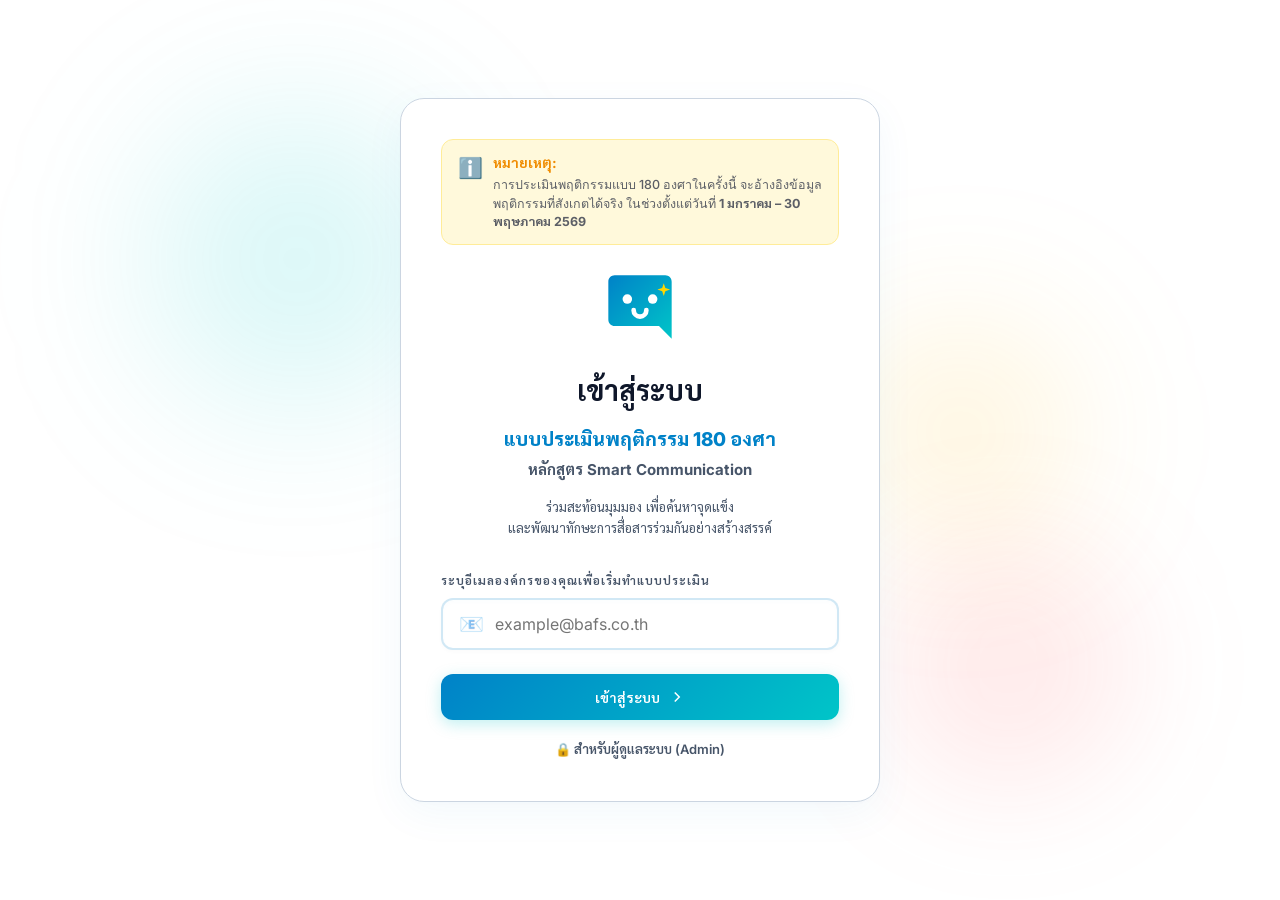
==== commit c13242b3: "Add files via upload" ====
--- a/index.html
+++ b/index.html
@@ -36,7 +36,20 @@
             <!-- Decorative warm glow bubble for a bright, cute, and cozy aesthetic -->
             <div style="position: absolute; width: 220px; height: 220px; border-radius: 50%; background: rgba(254, 187, 26, 0.15); filter: blur(75px); top: 35%; right: 15%; z-index: 0; pointer-events: none;"></div>
             <div class="login-card glass-container">
-                <div class="login-icon-wrapper" style="margin-bottom: 24px; display: inline-flex; justify-content: center; align-items: center;">
+            <!-- Assessment Period Notice -->
+            <div style="background: #fff9db; border: 1px solid #ffec99; border-radius: 12px; padding: 12px 16px; margin-bottom: 24px; text-align: left; position: relative; z-index: 1;">
+                <div style="display: flex; gap: 10px; align-items: flex-start;">
+                    <span style="font-size: 20px;">ℹ️</span>
+                    <div>
+                        <strong style="display: block; color: #f08c00; font-size: 14px; margin-bottom: 2px;">หมายเหตุ:</strong>
+                        <p style="margin: 0; font-size: 12.5px; color: #5c5f66; line-height: 1.5; font-weight: 500;">
+                            การประเมินพฤติกรรมแบบ 180 องศาในครั้งนี้ จะอ้างอิงข้อมูลพฤติกรรมที่สังเกตได้จริง ในช่วงตั้งแต่วันที่ <strong>1 มกราคม – 30 พฤษภาคม 2569</strong>
+                        </p>
+                    </div>
+                </div>
+            </div>
+
+            <div class="login-icon-wrapper" style="margin-bottom: 24px; display: inline-flex; justify-content: center; align-items: center;">
                     <svg width="76" height="76" viewBox="0 0 24 24" fill="none" xmlns="http://www.w3.org/2000/svg">
                         <path d="M20 2H4C2.9 2 2 2.9 2 4V16C2 17.1 2.9 18 4 18H18L22 22V4C22 2.9 21.1 2 20 2Z" fill="url(#login-icon-grad)" />
                         <circle cx="8" cy="9.5" r="1.5" fill="#ffffff" />
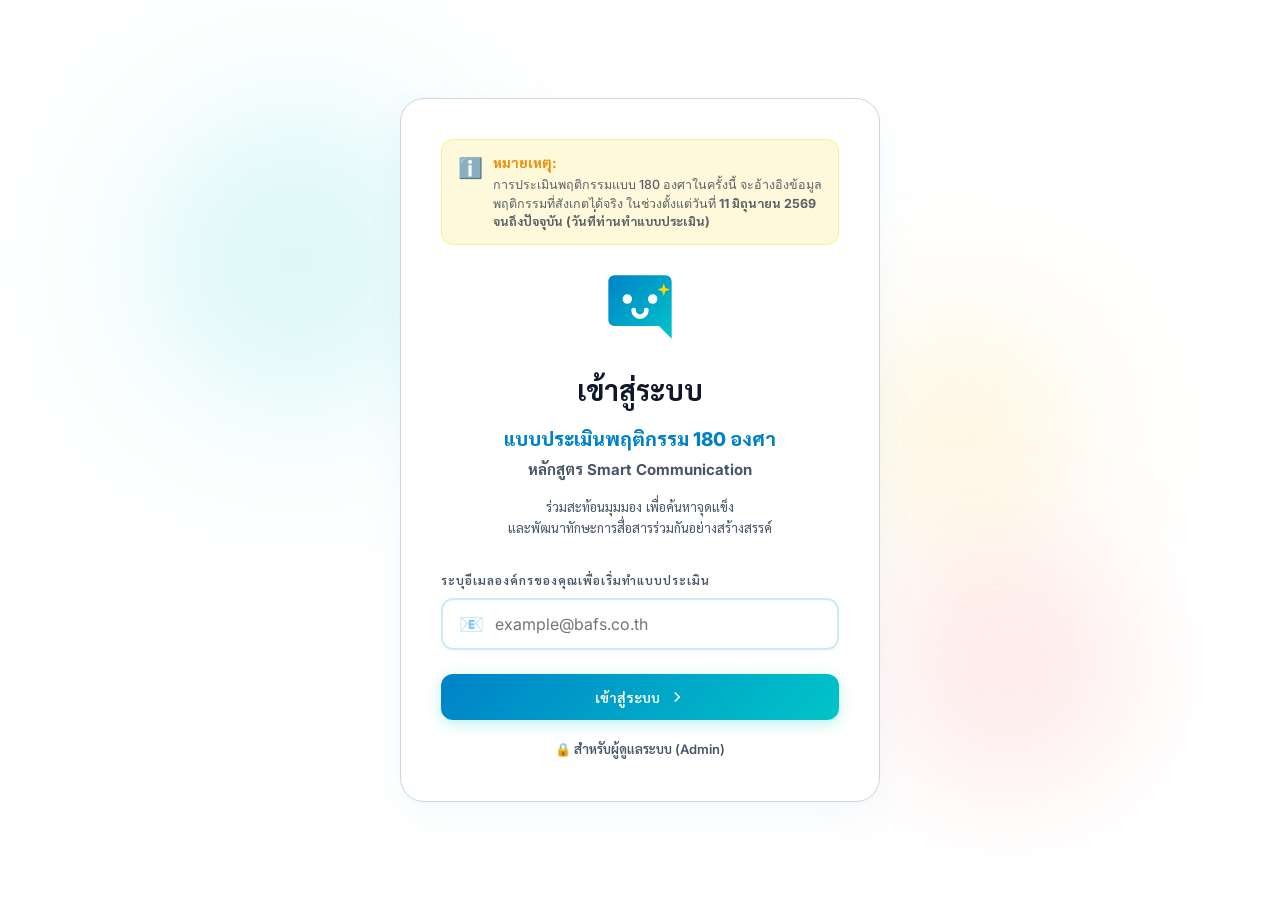
==== commit 0d4614ea: "Add files via upload" ====
--- a/index.html
+++ b/index.html
@@ -43,7 +43,7 @@
                     <div>
                         <strong style="display: block; color: #f08c00; font-size: 14px; margin-bottom: 2px;">หมายเหตุ:</strong>
                         <p style="margin: 0; font-size: 12.5px; color: #5c5f66; line-height: 1.5; font-weight: 500;">
-                            การประเมินพฤติกรรมแบบ 180 องศาในครั้งนี้ จะอ้างอิงข้อมูลพฤติกรรมที่สังเกตได้จริง ในช่วงตั้งแต่วันที่ <strong>1 มกราคม – 30 พฤษภาคม 2569</strong>
+                            การประเมินพฤติกรรมแบบ 180 องศาในครั้งนี้ จะอ้างอิงข้อมูลพฤติกรรมที่สังเกตได้จริง ในช่วงตั้งแต่วันที่ <strong>11 มิถุนายน 2569 จนถึงปัจจุบัน (วันที่ท่านทำแบบประเมิน)</strong>
                         </p>
                     </div>
                 </div>
